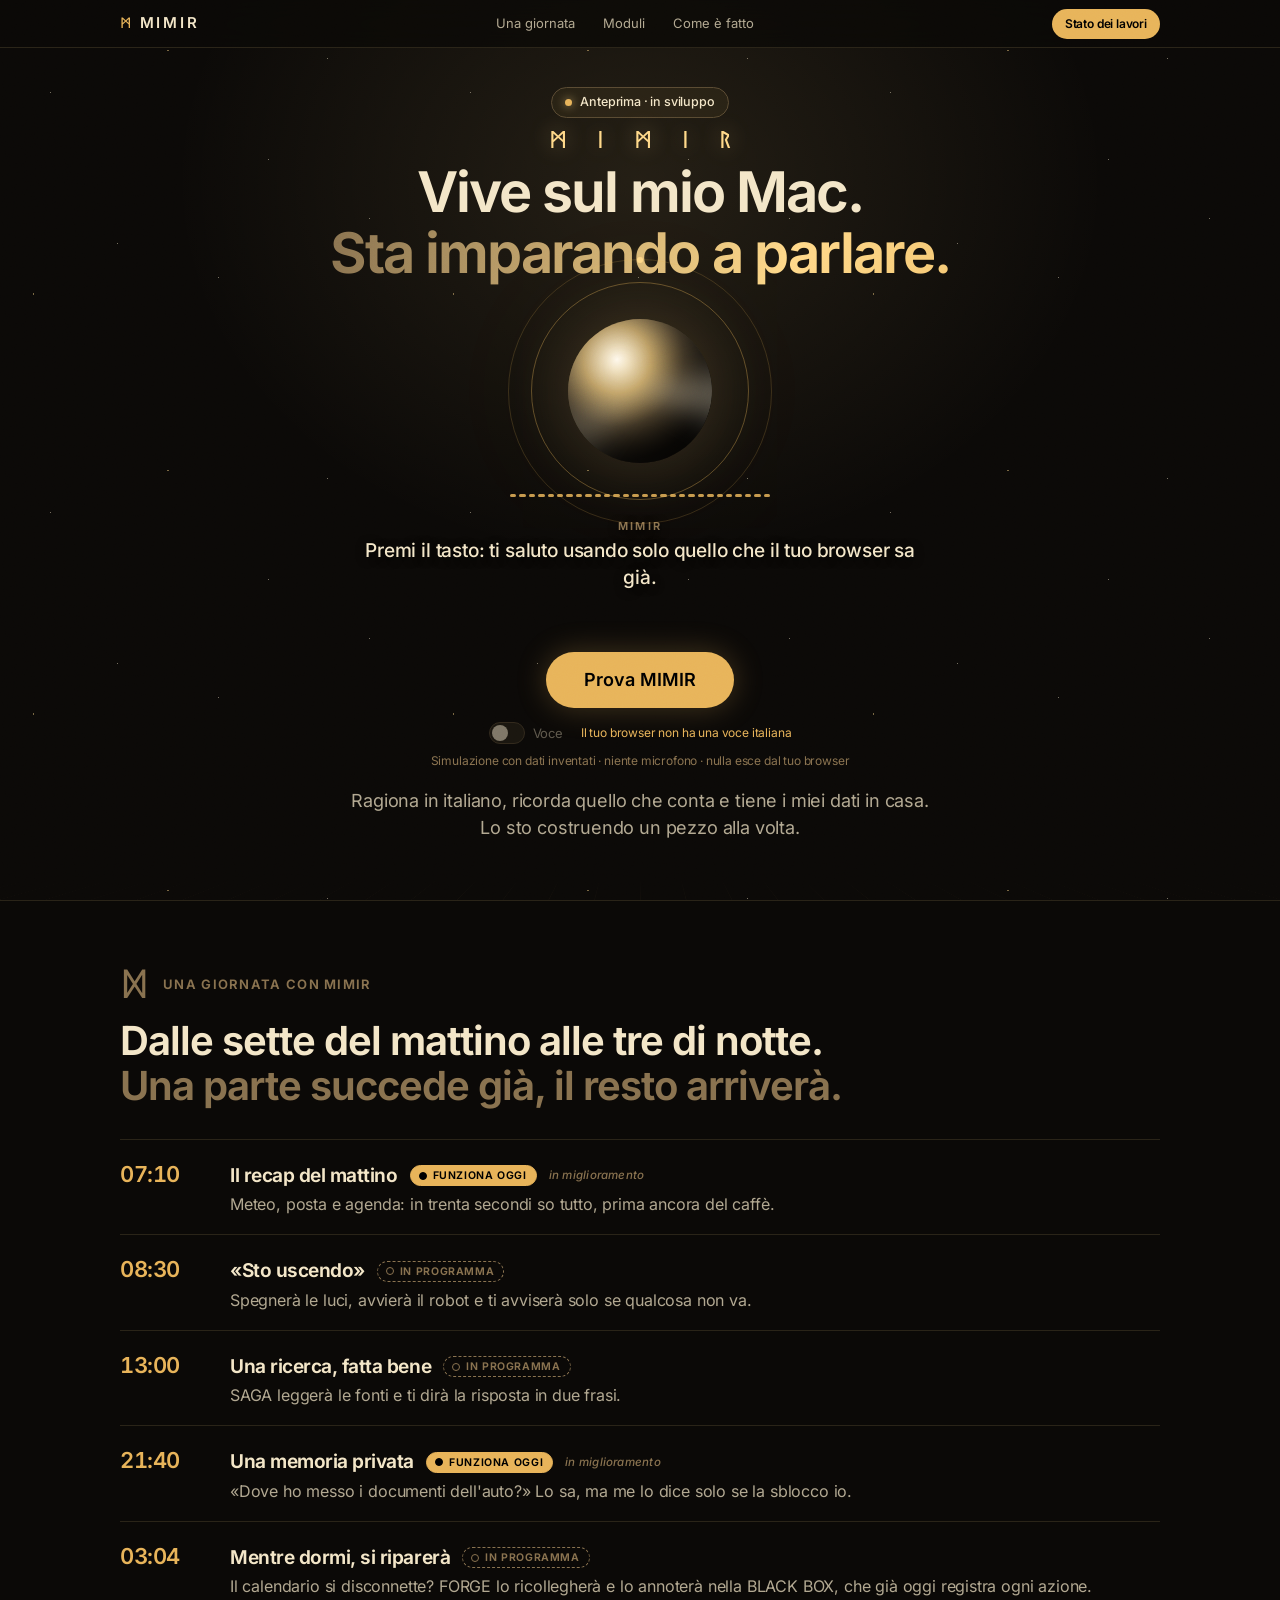
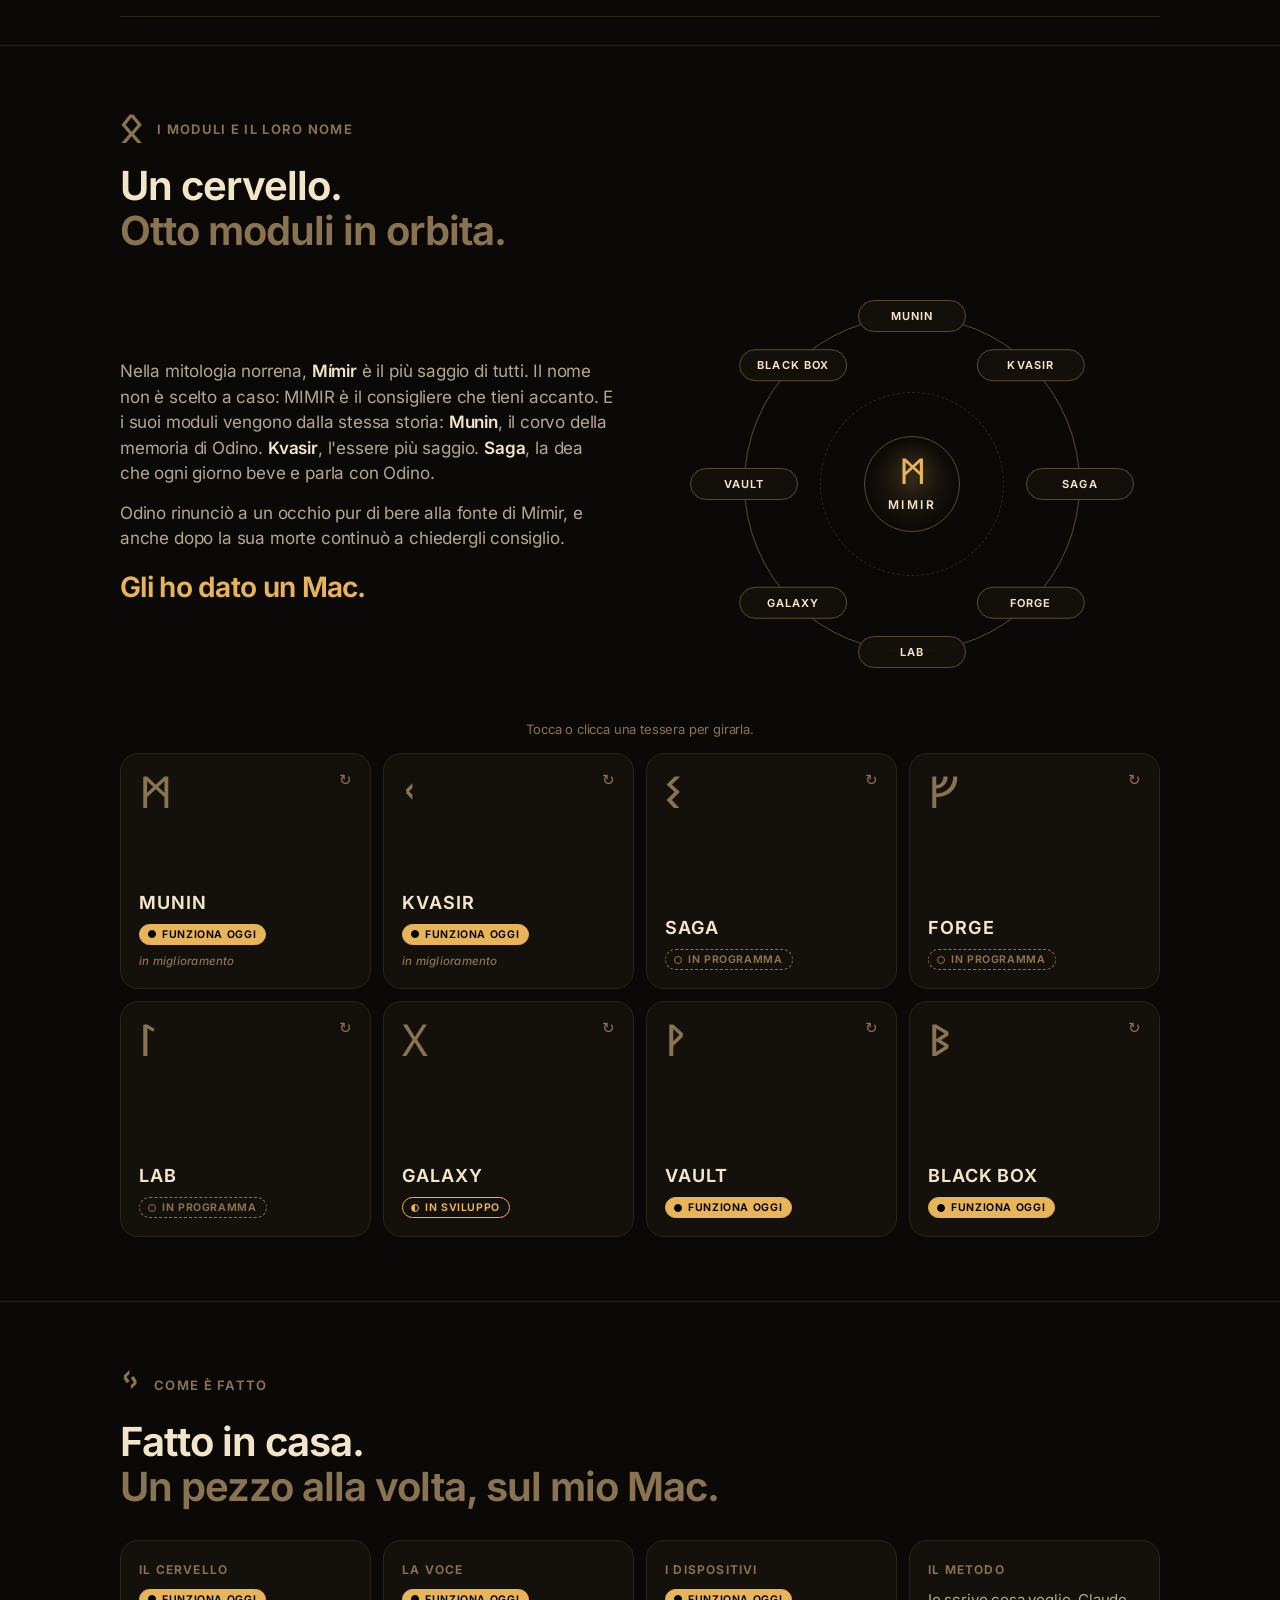
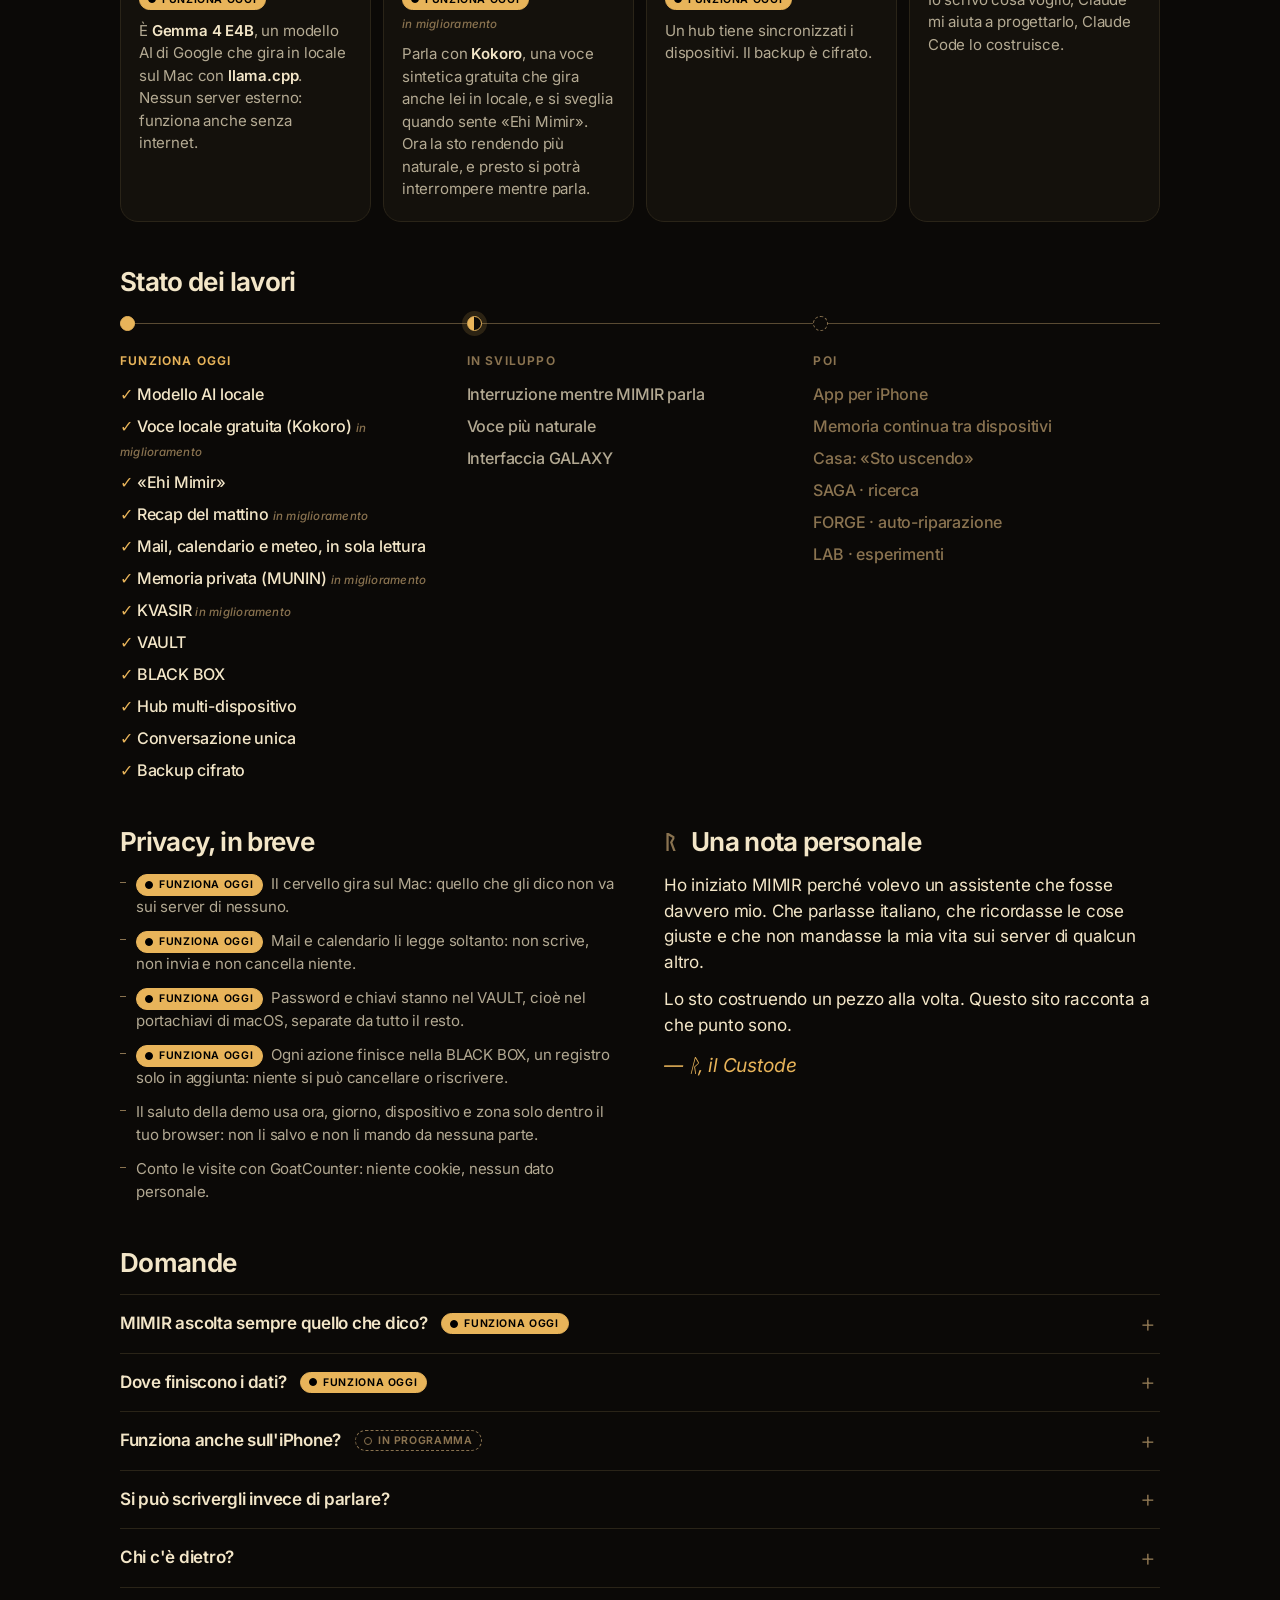
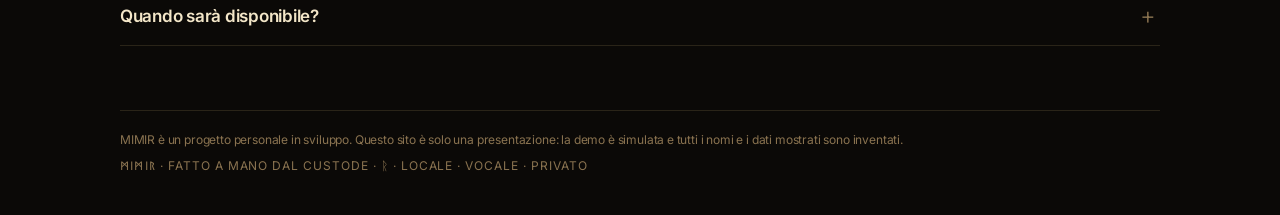
==== index.html @ 167e9706 "FAQ riscritte, nuova domanda «Chi c'è dietro?», sottotitolo aggiornato Claude-Session: https://claud" ====
<!DOCTYPE html>
<html lang="it">
<head>
  <meta charset="UTF-8">
  <meta name="viewport" content="width=device-width, initial-scale=1.0">
  <title>MIMIR — Vive sul mio Mac. Sta imparando a parlare.</title>
  <meta name="description" content="MIMIR è l'assistente AI personale che sto costruendo: vive sul Mac, ragiona in italiano e tiene i dati in casa. Anteprima di un progetto in sviluppo.">
  <meta name="author" content="il Custode">
  <meta name="theme-color" content="#0b0907">
  <link rel="canonical" href="https://custode-mimir.github.io/">

  <!-- icona della scheda del browser: la runa ᛗ -->
  <link rel="icon" href="favicon.svg" type="image/svg+xml">
  <link rel="apple-touch-icon" href="apple-touch-icon.png">

  <!-- anteprima quando il link viene condiviso (LinkedIn, WhatsApp, ecc.) -->
  <meta property="og:type" content="website">
  <meta property="og:locale" content="it_IT">
  <meta property="og:site_name" content="MIMIR">
  <meta property="og:title" content="MIMIR — Vive sul mio Mac. Sta imparando a parlare.">
  <meta property="og:description" content="MIMIR è l'assistente AI personale che sto costruendo: vive sul Mac, ragiona in italiano e tiene i dati in casa. Anteprima di un progetto in sviluppo.">
  <meta property="og:url" content="https://custode-mimir.github.io/">
  <meta property="og:image" content="https://custode-mimir.github.io/og-image.png">
  <meta property="og:image:width" content="1200">
  <meta property="og:image:height" content="630">
  <meta property="og:image:alt" content="La runa ᛗ in oro e la scritta MIMIR su sfondo nero caldo">
  <meta name="twitter:card" content="summary_large_image">

  <!-- i font sono nella cartella fonts/: nessuna chiamata a Google -->
  <link rel="preload" href="fonts/inter-latin-wght-normal.woff2" as="font" type="font/woff2" crossorigin>
  <link rel="stylesheet" href="style.css">
  <script>
    // su Mac, iPhone e iPad il sito usa il font di Apple (SF Pro), altrove Inter
    if (/Mac|iPhone|iPad/.test(navigator.platform || navigator.userAgent)) document.documentElement.classList.add("apple");
  </script>
</head>
<body>

  <!-- ============ BARRA IN ALTO ============ -->
  <header class="nav">
    <div class="nav-inner">
      <a href="#top" class="logo"><span class="rune">ᛗ</span> MIMIR</a>
      <nav>
        <a href="#giornata">Una giornata</a>
        <a href="#moduli">Moduli</a>
        <a href="#come">Come è fatto</a>
      </nav>
      <div class="nav-right">
        <a href="#stato" class="nav-cta" data-goatcounter-click="segui-progetto">Stato dei lavori</a>
        <button class="menu-btn" type="button" aria-expanded="false" aria-controls="menu-mobile">Capitoli</button>
      </div>
    </div>
    <!-- menu per telefono: i 4 capitoli -->
    <nav id="menu-mobile" class="menu-mobile" aria-label="Capitoli" hidden>
      <a href="#top"><span class="rune">ᛗ</span>Apertura · Prova MIMIR</a>
      <a href="#giornata"><span class="rune">ᛞ</span>Una giornata</a>
      <a href="#moduli"><span class="rune">ᛟ</span>I moduli e il loro nome</a>
      <a href="#come"><span class="rune">ᛃ</span>Come è fatto · Stato dei lavori</a>
    </nav>
  </header>

  <main>

    <!-- ============ ᛗ APERTURA = DEMO ============ -->
    <section id="top" class="hero chapter">
      <div class="hero-bg" aria-hidden="true">
        <div class="spotlight"></div>
        <div class="stars"></div>
        <div class="floor"></div>
      </div>

      <div class="hero-head">
        <p class="preview-badge"><span class="live-dot"></span> Anteprima · in sviluppo</p>
        <p class="rune-line ch-rune" aria-label="MIMIR scritto in rune">ᛗ ᛁ ᛗ ᛁ ᚱ</p>
        <h1>Vive sul mio Mac.<br><span class="shine">Sta imparando a parlare.</span></h1>
      </div>

      <!-- la demo: la sfera è il palco, sotto un sottotitolo come al cinema -->
      <div class="stage demo" id="demo">
        <div class="stage-orb" aria-hidden="true">
          <div class="orb-ring r1"></div>
          <div class="orb-ring r2"><i></i></div>
          <div class="orb-core"><div class="orb-sheen"></div></div>
        </div>
        <div class="wave" id="wave" aria-hidden="true"></div>
        <p class="subtitle" aria-live="polite"><b id="sub-who">MIMIR</b><span id="sub-text">Premi il tasto: ti saluto usando solo quello che il tuo browser sa già.</span></p>
        <p class="info-chip" id="demo-cards" aria-live="polite"></p>

        <div class="stage-actions">
          <button class="btn gold big" id="demo-play" type="button">Prova MIMIR</button>
          <button class="skip" id="demo-skip" type="button" hidden>Salta ›</button>
          <div class="end-bar" id="end-bar" hidden>
            <button class="btn gold" id="demo-again" type="button">Riprova</button>
            <a class="btn ghost" href="#come">Scopri come è fatto ↓</a>
          </div>
          <div class="scene-bar" id="scene-bar" role="group" aria-label="Altre scene" hidden>
            <button class="scene" data-scene="saluto" type="button">Saluto</button>
            <button class="scene" data-scene="recap" type="button">Recap del mattino</button>
            <button class="scene" data-scene="casa" type="button">Casa</button>
            <button class="scene" data-scene="memoria" type="button">Memoria privata</button>
            <button class="scene" data-scene="anomalie" type="button">Anomalie della notte</button>
          </div>
        </div>
        <div class="stage-foot">
          <label class="switch"><input type="checkbox" id="voice-on"><i></i> Voce</label>
          <p class="voice-hint" id="voice-hint">Voce di prova del browser: quella vera di MIMIR arriva presto</p>
          <p class="voice-note" id="voice-note" hidden>Il tuo browser non ha una voce italiana</p>
          <p class="note">Simulazione con dati inventati · niente microfono · nulla esce dal tuo browser</p>
        </div>
      </div>

      <p class="hero-sub">Ragiona in italiano, ricorda quello che conta e tiene i miei dati in casa.<br class="br-desk"> Lo sto costruendo un pezzo alla volta.</p>
    </section>

    <!-- ============ ᛞ UNA GIORNATA ============ -->
    <section id="giornata" class="band chapter">
      <div class="wrap">
        <p class="eyebrow"><span class="ch-rune rune" title="Runa Dagaz" aria-hidden="true">ᛞ</span>Una giornata con MIMIR</p>
        <h2 class="statement">Dalle sette del mattino alle tre di notte.<br><span class="soft">Una parte succede già, il resto arriverà.</span></h2>
        <ol class="day">
          <li><time>07:10</time><div><h3>Il recap del mattino <span class="tag tag-o">Funziona oggi</span><span class="improving">in miglioramento</span></h3><p>Meteo, posta e agenda: in trenta secondi so tutto, prima ancora del caffè.</p></div></li>
          <li><time>08:30</time><div><h3>«Sto uscendo» <span class="tag tag-p">In programma</span></h3><p>Spegnerà le luci, avvierà il robot e ti avviserà solo se qualcosa non va.</p></div></li>
          <li><time>13:00</time><div><h3>Una ricerca, fatta bene <span class="tag tag-p">In programma</span></h3><p>SAGA leggerà le fonti e ti dirà la risposta in due frasi.</p></div></li>
          <li><time>21:40</time><div><h3>Una memoria privata <span class="tag tag-o">Funziona oggi</span><span class="improving">in miglioramento</span></h3><p>«Dove ho messo i documenti dell'auto?» Lo sa, ma me lo dice solo se la sblocco io.</p></div></li>
          <li><time>03:04</time><div><h3>Mentre dormi, si riparerà <span class="tag tag-p">In programma</span></h3><p>Il calendario si disconnette? FORGE lo ricollegherà e lo annoterà nella BLACK BOX, che già oggi registra ogni azione.</p></div></li>
        </ol>
      </div>
    </section>

    <!-- ============ ᛟ MODULI + STORIA DEL NOME ============ -->
    <section id="moduli" class="band chapter">
      <div class="wrap">
        <p class="eyebrow"><span class="ch-rune rune" title="Runa Othala" aria-hidden="true">ᛟ</span>I moduli e il loro nome</p>
        <h2 class="statement">Un cervello.<br><span class="soft">Otto moduli in orbita.</span></h2>

        <div class="name-grid">
          <div class="name-story">
            <p class="story">Nella mitologia norrena, <b>Mímir</b> è il più saggio di tutti. Il nome non è scelto a caso: MIMIR è il consigliere che tieni accanto. E i suoi moduli vengono dalla stessa storia: <b>Munin</b>, il corvo della memoria di Odino. <b>Kvasir</b>, l'essere più saggio. <b>Saga</b>, la dea che ogni giorno beve e parla con Odino.</p>
            <p class="story">Odino rinunciò a un occhio pur di bere alla fonte di Mímir, e anche dopo la sua morte continuò a chiedergli consiglio.</p>
            <p class="story-punch">Gli ho dato un Mac.</p>
          </div>
          <div class="orbit" aria-hidden="true">
          <div class="orbit-ring o1"></div>
          <div class="orbit-ring o2"></div>
          <div class="orbit-center"><span class="orbit-rune rune">ᛗ</span><b>MIMIR</b></div>
          <div class="orbit-spin">
            <div class="node" style="--a:0deg"><span>MUNIN</span></div>
            <div class="node" style="--a:45deg"><span>KVASIR</span></div>
            <div class="node" style="--a:90deg"><span>SAGA</span></div>
            <div class="node" style="--a:135deg"><span>FORGE</span></div>
            <div class="node" style="--a:180deg"><span>LAB</span></div>
            <div class="node" style="--a:225deg"><span>GALAXY</span></div>
            <div class="node" style="--a:270deg"><span>VAULT</span></div>
            <div class="node" style="--a:315deg"><span>BLACK BOX</span></div>
          </div>
        </div>

        </div>

        <p class="cards-hint">Tocca o clicca una tessera per girarla.</p>
        <div class="modules">
          <button class="mod" type="button" aria-pressed="false" aria-label="MUNIN: gira la tessera" data-modulo="munin">
            <span class="mod-inner">
              <span class="mod-face mod-front">
                <span class="mod-top"><span class="mod-rune rune">ᛗ</span><span class="mod-flip" aria-hidden="true">↻</span></span>
                <b>MUNIN</b>
                <span class="tag tag-o">Funziona oggi</span><span class="improving">in miglioramento</span>
              </span>
              <span class="mod-face mod-back">
                <span class="mod-flip" aria-hidden="true">↻</span>
                <span class="mod-desc">Ricorda abitudini, preferenze e dove ho messo le cose. Le memorie private restano sotto chiave e si aprono solo se lo chiedo io.</span>
                <span class="mod-myth">Nel mito, Muninn è il corvo della memoria di Odino.</span>
              </span>
            </span>
          </button>
          <button class="mod" type="button" aria-pressed="false" aria-label="KVASIR: gira la tessera" data-modulo="kvasir">
            <span class="mod-inner">
              <span class="mod-face mod-front">
                <span class="mod-top"><span class="mod-rune rune">ᚲ</span><span class="mod-flip" aria-hidden="true">↻</span></span>
                <b>KVASIR</b>
                <span class="tag tag-o">Funziona oggi</span><span class="improving">in miglioramento</span>
              </span>
              <span class="mod-face mod-back">
                <span class="mod-flip" aria-hidden="true">↻</span>
                <span class="mod-desc">Risponde alle domande sul mondo: fatti, spiegazioni, definizioni. È la parte di MIMIR che sa le cose, non quella che ricorda di me.</span>
                <span class="mod-myth">Nel mito, Kvasir è l'essere più saggio di tutti.</span>
              </span>
            </span>
          </button>
          <button class="mod" type="button" aria-pressed="false" aria-label="SAGA: gira la tessera" data-modulo="saga">
            <span class="mod-inner">
              <span class="mod-face mod-front">
                <span class="mod-top"><span class="mod-rune rune">ᛊ</span><span class="mod-flip" aria-hidden="true">↻</span></span>
                <b>SAGA</b>
                <span class="tag tag-p">In programma</span>
              </span>
              <span class="mod-face mod-back">
                <span class="mod-flip" aria-hidden="true">↻</span>
                <span class="mod-desc">Quando non basta sapere, cercherà. Leggerà più fonti, le confronterà e ti riassumerà la risposta in poche frasi.</span>
                <span class="mod-myth">Nel mito, Sága è la dea che ogni giorno beve con Odino.</span>
              </span>
            </span>
          </button>
          <button class="mod" type="button" aria-pressed="false" aria-label="FORGE: gira la tessera" data-modulo="forge">
            <span class="mod-inner">
              <span class="mod-face mod-front">
                <span class="mod-top"><span class="mod-rune rune">ᚠ</span><span class="mod-flip" aria-hidden="true">↻</span></span>
                <b>FORGE</b>
                <span class="tag tag-p">In programma</span>
              </span>
              <span class="mod-face mod-back">
                <span class="mod-flip" aria-hidden="true">↻</span>
                <span class="mod-desc">Sarà l'officina di MIMIR: troverà i guasti e li riparerà, anche di notte. Se serve il tuo permesso, te lo chiederà con una soluzione già pronta.</span>
                <span class="mod-myth">La forgia: dove si costruisce e si aggiusta.</span>
              </span>
            </span>
          </button>
          <button class="mod" type="button" aria-pressed="false" aria-label="LAB: gira la tessera" data-modulo="lab">
            <span class="mod-inner">
              <span class="mod-face mod-front">
                <span class="mod-top"><span class="mod-rune rune">ᛚ</span><span class="mod-flip" aria-hidden="true">↻</span></span>
                <b>LAB</b>
                <span class="tag tag-p">In programma</span>
              </span>
              <span class="mod-face mod-back">
                <span class="mod-flip" aria-hidden="true">↻</span>
                <span class="mod-desc">Una stanza chiusa per gli esperimenti. Ogni modifica verrà provata qui, lontano dal resto, prima di toccare il sistema vero.</span>
                <span class="mod-myth">Prima si prova, poi si cambia.</span>
              </span>
            </span>
          </button>
          <button class="mod" type="button" aria-pressed="false" aria-label="GALAXY: gira la tessera" data-modulo="galaxy">
            <span class="mod-inner">
              <span class="mod-face mod-front">
                <span class="mod-top"><span class="mod-rune rune">ᚷ</span><span class="mod-flip" aria-hidden="true">↻</span></span>
                <b>GALAXY</b>
                <span class="tag tag-s">In sviluppo</span>
              </span>
              <span class="mod-face mod-back">
                <span class="mod-flip" aria-hidden="true">↻</span>
                <span class="mod-desc">Il volto di MIMIR: la sfera, le schede e le risposte che vedrai sul Mac mentre lui ti parla.</span>
                <span class="mod-myth">Tutto quello che vedi, in un solo posto.</span>
              </span>
            </span>
          </button>
          <button class="mod" type="button" aria-pressed="false" aria-label="VAULT: gira la tessera" data-modulo="vault">
            <span class="mod-inner">
              <span class="mod-face mod-front">
                <span class="mod-top"><span class="mod-rune rune">ᚹ</span><span class="mod-flip" aria-hidden="true">↻</span></span>
                <b>VAULT</b>
                <span class="tag tag-o">Funziona oggi</span>
              </span>
              <span class="mod-face mod-back">
                <span class="mod-flip" aria-hidden="true">↻</span>
                <span class="mod-desc">Password e chiavi vivono nel portachiavi di macOS, separate da tutto il resto. Nemmeno i moduli di sviluppo possono aprirlo.</span>
                <span class="mod-myth">La cassaforte: chiusa per tutti.</span>
              </span>
            </span>
          </button>
          <button class="mod" type="button" aria-pressed="false" aria-label="BLACK BOX: gira la tessera" data-modulo="black-box">
            <span class="mod-inner">
              <span class="mod-face mod-front">
                <span class="mod-top"><span class="mod-rune rune">ᛒ</span><span class="mod-flip" aria-hidden="true">↻</span></span>
                <b>BLACK BOX</b>
                <span class="tag tag-o">Funziona oggi</span>
              </span>
              <span class="mod-face mod-back">
                <span class="mod-flip" aria-hidden="true">↻</span>
                <span class="mod-desc">Ogni azione di MIMIR viene annotata qui, solo in aggiunta: niente si può cancellare o riscrivere. So sempre cosa ha fatto, e quando.</span>
                <span class="mod-myth">Come la scatola nera di un aereo.</span>
              </span>
            </span>
          </button>
        </div>
      </div>
    </section>

    <!-- ============ ᛃ COME È FATTO + STATO + PRIVACY + NOTA + DOMANDE ============ -->
    <section id="come" class="band chapter">
      <div class="wrap">
        <p class="eyebrow"><span class="ch-rune rune" title="Runa Jera" aria-hidden="true">ᛃ</span>Come è fatto</p>
        <h2 class="statement">Fatto in casa.<br><span class="soft">Un pezzo alla volta, sul mio Mac.</span></h2>

        <div class="how">
          <article>
            <p class="how-label">Il cervello</p>
            <span class="tag tag-o">Funziona oggi</span>
            <p>È <b>Gemma 4 E4B</b>, un modello AI di Google che gira in locale sul Mac con <b>llama.cpp</b>. Nessun server esterno: funziona anche senza internet.</p>
          </article>
          <article>
            <p class="how-label">La voce</p>
            <span class="tag tag-o">Funziona oggi</span><span class="improving">in miglioramento</span>
            <p>Parla con <b>Kokoro</b>, una voce sintetica gratuita che gira anche lei in locale, e si sveglia quando sente «Ehi Mimir». Ora la sto rendendo più naturale, e presto si potrà interrompere mentre parla.</p>
          </article>
          <article>
            <p class="how-label">I dispositivi</p>
            <span class="tag tag-o">Funziona oggi</span>
            <p>Un hub tiene sincronizzati i dispositivi. Il backup è cifrato.</p>
          </article>
          <article>
            <p class="how-label">Il metodo</p>
            <p>Io scrivo cosa voglio, Claude mi aiuta a progettarlo, Claude Code lo costruisce.</p>
          </article>
        </div>


        <!-- Il tasto in alto «Stato dei lavori» porta qui -->
        <div id="stato" class="anchor"></div>
        <h3 class="sub-statement">Stato dei lavori</h3>
        <ol class="roadmap">
          <li class="done">
            <p class="road-head"><i></i>Funziona oggi</p>
            <ul><li>Modello AI locale</li><li>Voce locale gratuita (Kokoro) <span class="improving">in miglioramento</span></li><li>«Ehi Mimir»</li><li>Recap del mattino <span class="improving">in miglioramento</span></li><li>Mail, calendario e meteo, in sola lettura</li><li>Memoria privata (MUNIN) <span class="improving">in miglioramento</span></li><li>KVASIR <span class="improving">in miglioramento</span></li><li>VAULT</li><li>BLACK BOX</li><li>Hub multi-dispositivo</li><li>Conversazione unica</li><li>Backup cifrato</li></ul>
          </li>
          <li class="now">
            <p class="road-head"><i></i>In sviluppo</p>
            <ul><li>Interruzione mentre MIMIR parla</li><li>Voce più naturale</li><li>Interfaccia GALAXY</li></ul>
          </li>
          <li class="next">
            <p class="road-head"><i></i>Poi</p>
            <ul><li>App per iPhone</li><li>Memoria continua tra dispositivi</li><li>Casa: «Sto uscendo»</li><li>SAGA · ricerca</li><li>FORGE · auto-riparazione</li><li>LAB · esperimenti</li></ul>
          </li>
        </ol>


        <div class="two-col">
          <div id="privacy" class="privacy">
            <h3 class="sub-statement">Privacy, in breve</h3>
            <ul class="privacy-list">
              <li><span class="tag tag-o">Funziona oggi</span>Il cervello gira sul Mac: quello che gli dico non va sui server di nessuno.</li>
              <li><span class="tag tag-o">Funziona oggi</span>Mail e calendario li legge soltanto: non scrive, non invia e non cancella niente.</li>
              <li><span class="tag tag-o">Funziona oggi</span>Password e chiavi stanno nel VAULT, cioè nel portachiavi di macOS, separate da tutto il resto.</li>
              <li><span class="tag tag-o">Funziona oggi</span>Ogni azione finisce nella BLACK BOX, un registro solo in aggiunta: niente si può cancellare o riscrivere.</li>
              <li>Il saluto della demo usa ora, giorno, dispositivo e zona solo dentro il tuo browser: non li salvo e non li mando da nessuna parte.</li>
              <li>Conto le visite con GoatCounter: niente cookie, nessun dato personale.</li>
            </ul>
          </div>

          <div id="nota" class="letter">
            <h3 class="sub-statement"><span class="rune">ᚱ</span> Una nota personale</h3>
            <p class="letter-text">Ho iniziato MIMIR perché volevo un assistente che fosse davvero mio. Che parlasse italiano, che ricordasse le cose giuste e che non mandasse la mia vita sui server di qualcun altro.</p>
            <p class="letter-text">Lo sto costruendo un pezzo alla volta. Questo sito racconta a che punto sono.</p>
            <p class="signature">— ᚱ, il Custode</p>
          </div>
        </div>

        <h3 class="sub-statement">Domande</h3>
        <div class="faq">
          <details><summary>MIMIR ascolta sempre quello che dico? <span class="tag tag-o">Funziona oggi</span></summary><p>No. Resta in ascolto silenzioso e si attiva solo quando sente «Ehi Mimir». Per ora, mentre parla, bisogna aspettare che finisca: l'interruzione è in sviluppo.</p></details>
          <details><summary>Dove finiscono i dati? <span class="tag tag-o">Funziona oggi</span></summary><p>Restano in casa, sul mio Mac: il cervello gira in locale e funziona anche senza internet. Mail e calendario li legge soltanto. Le AI in cloud le uso solo quando lo decido io.</p></details>
          <details><summary>Funziona anche sull'iPhone? <span class="tag tag-p">In programma</span></summary><p>Non ancora. L'idea: inizio una conversazione sul Mac e la riprendo dall'iPhone, senza ricominciare da capo.</p></details>
          <details><summary>Si può scrivergli invece di parlare?</summary><p>No, ed è una scelta precisa: MIMIR è solo vocale. Niente caselle di testo, niente tasti. Si parla e lui risponde, con una voce locale che sto rendendo più naturale.</p></details>
          <details><summary>Chi c'è dietro?</summary><p>Il Custode. Per ora preferisco lasciar parlare MIMIR.</p></details>
          <details><summary>Quando sarà disponibile?</summary><p>Per ora è il mio assistente. Se diventerà un'app per tutti, lo saprai seguendo il progetto.</p></details>
        </div>
      </div>
    </section>
  </main>

  <footer class="footer">
    <div class="wrap">
      <p>MIMIR è un progetto personale in sviluppo. Questo sito è solo una presentazione: la demo è simulata e tutti i nomi e i dati mostrati sono inventati.</p>
      <p class="fine"><span class="rune">ᛗᛁᛗᛁᚱ</span> · Fatto a mano dal Custode · ᚱ · Locale · Vocale · Privato</p>
    </div>
  </footer>

  <script src="demo.js"></script>
  <script src="site.js"></script>
  <!-- statistiche: GoatCounter (mimir-site), niente cookie e nessun dato personale. Vedi contatore.js -->
  <script src="contatore.js"></script>
</body>
</html>
---- style.css ----
/* ============ Colori: i colori dell'intro dell'app MIMIR (D-040) ============ */
:root {
  --bg: #0b0907;           /* nero caldo: lo sfondo di tutto il sito */
  --bg-raise: #14110c;     /* riquadri appena sopra lo sfondo */
  --cream: #f3e6c8;        /* crema: il colore del testo */
  --cream-soft: rgba(243, 230, 200, 0.72); /* crema più tenue per i paragrafi */
  --gold: #e8b45a;         /* oro principale: pallino «in ascolto», runa attiva, onda, etichette */
  --gold-light: #ffd98a;   /* oro chiaro: solo bagliori e luci (sfera, onda che parla) */
  --gold-dim: #8a7350;     /* oro spento: scritte secondarie, «In programma» */
  --bronze: #5a4b33;       /* bronzo: bordi e note */
  --bronze-dark: #2a2418;  /* bronzo scuro: linee e bordi tenui */

  --radius: 22px;
  --font: "Inter", "Helvetica Neue", Arial, sans-serif; /* Inter dalla cartella fonts/ */
  --runic: "Noto Sans Runic", "Segoe UI Historic", "Apple Symbols", serif; /* solo per le rune */
  --mono: ui-monospace, "SF Mono", Menlo, Consolas, monospace;
  --ease: cubic-bezier(0.22, 1, 0.36, 1);

  --level: 0; /* quanto "parla" MIMIR nella demo: 0 = zitto, 1 = parla (lo cambia demo.js) */
}

/* ============ Font (salvati nella cartella fonts/, niente Google) ============ */
@font-face {
  font-family: "Inter"; font-style: normal; font-weight: 100 900; font-display: swap;
  src: url("fonts/inter-latin-wght-normal.woff2") format("woff2-variations"), url("fonts/inter-latin-wght-normal.woff2") format("woff2");
  unicode-range: U+0000-00FF, U+0131, U+0152-0153, U+02BB-02BC, U+02C6, U+02DA, U+02DC, U+0304, U+0308, U+0329, U+2000-206F, U+20AC, U+2122, U+2191, U+2193, U+2212, U+2215, U+FEFF, U+FFFD;
}
@font-face {
  font-family: "Inter"; font-style: normal; font-weight: 100 900; font-display: swap;
  src: url("fonts/inter-latin-ext-wght-normal.woff2") format("woff2-variations"), url("fonts/inter-latin-ext-wght-normal.woff2") format("woff2");
  unicode-range: U+0100-02BA, U+02BD-02C5, U+02C7-02CC, U+02CE-02D7, U+02DD-02FF, U+1D00-1DBF, U+1E00-1E9F, U+1EF2-1EFF, U+2020, U+20A0-20AB, U+20AD-20C0, U+2113, U+2C60-2C7F, U+A720-A7FF;
}
@font-face {
  font-family: "Inter"; font-style: italic; font-weight: 100 900; font-display: swap;
  src: url("fonts/inter-latin-wght-italic.woff2") format("woff2-variations"), url("fonts/inter-latin-wght-italic.woff2") format("woff2");
  unicode-range: U+0000-00FF, U+0131, U+0152-0153, U+02BB-02BC, U+02C6, U+02DA, U+02DC, U+0304, U+0308, U+0329, U+2000-206F, U+20AC, U+2122, U+2191, U+2193, U+2212, U+2215, U+FEFF, U+FFFD;
}
@font-face {
  font-family: "Noto Sans Runic"; font-style: normal; font-weight: 400; font-display: swap;
  src: url("fonts/noto-sans-runic-runic-400-normal.woff2") format("woff2");
  unicode-range: U+16A0-16FF;
}

/* su Mac e iPhone usiamo il font di Apple (SF Pro); la classe "apple" la mette index.html */
.apple { --font: -apple-system, "SF Pro Display", "SF Pro Text", "Inter", sans-serif; }

/* ============ Base ============ */
* { box-sizing: border-box; margin: 0; padding: 0; }
html { scroll-behavior: smooth; scroll-padding-top: 56px; }
body {
  background: var(--bg); color: var(--cream);
  font-family: var(--font); font-size: 17px; line-height: 1.5; letter-spacing: -0.01em;
  -webkit-font-smoothing: antialiased; overflow-x: hidden;
}
a { color: inherit; text-decoration: none; }
h1, h2, h3 { font-weight: 650; letter-spacing: -0.025em; }
.wrap { width: min(1040px, calc(100% - 40px)); margin: 0 auto; }
.soft { color: var(--gold-dim); }
.rune { font-family: var(--runic); font-weight: 400; letter-spacing: .1em; }

@keyframes spin { to { transform: rotate(360deg); } }
@keyframes fadein { from { opacity: 0; transform: translateY(6px); } }
@keyframes blink { 50% { opacity: .35; } }

/* grana leggera, come una pellicola */
body::after {
  content: ""; position: fixed; inset: 0; z-index: 50; pointer-events: none; opacity: .06; mix-blend-mode: overlay;
  background-image: url("data:image/svg+xml,%3Csvg xmlns='http://www.w3.org/2000/svg' width='160' height='160'%3E%3Cfilter id='n'%3E%3CfeTurbulence type='fractalNoise' baseFrequency='.9' numOctaves='2' stitchTiles='stitch'/%3E%3C/filter%3E%3Crect width='100%25' height='100%25' filter='url(%23n)'/%3E%3C/svg%3E");
}

/* ============ Barra in alto ============ */
.nav {
  position: fixed; top: 0; left: 0; right: 0; z-index: 10; height: 48px;
  background: rgba(11, 9, 7, 0.8);
  backdrop-filter: saturate(160%) blur(20px); -webkit-backdrop-filter: saturate(160%) blur(20px);
  border-bottom: 1px solid var(--bronze-dark);
}
.nav-inner { width: min(1040px, calc(100% - 40px)); height: 100%; margin: 0 auto; display: flex; align-items: center; justify-content: space-between; gap: 20px; }
.logo { color: var(--cream); font-weight: 600; font-size: 15px; letter-spacing: 0.18em; white-space: nowrap; }
.logo .rune { color: var(--gold); letter-spacing: 0; margin-right: 2px; }
.nav nav { display: flex; gap: 28px; }
.nav nav a { color: var(--cream-soft); font-size: 13px; letter-spacing: 0; transition: color .2s; }
.nav nav a:hover { color: var(--cream); }
.nav-right { display: flex; align-items: center; gap: 10px; }
.nav-cta { white-space: nowrap; font-size: 12px; font-weight: 600; color: #000; background: var(--gold); padding: 6px 13px; border-radius: 980px; }
.nav-cta:hover { background: var(--gold-light); }
.menu-btn {
  display: none; align-items: center; gap: 6px; font: 500 12px/1 var(--font); color: var(--cream); cursor: pointer;
  background: transparent; border: 1px solid var(--bronze); padding: 6px 12px; border-radius: 980px;
}
.menu-btn::after { content: "▾"; font-size: 10px; transition: transform .25s; }
.menu-btn[aria-expanded="true"]::after { transform: rotate(180deg); }
.nav .menu-mobile {
  display: block; position: fixed; top: 48px; left: 0; right: 0; z-index: 9;
  background: rgba(11, 9, 7, .97); border-bottom: 1px solid var(--bronze-dark); padding: 6px 20px 14px;
}
.nav .menu-mobile[hidden] { display: none; }
.nav .menu-mobile a {
  display: flex; align-items: center; gap: 16px; padding: 13px 0; color: var(--cream); font-size: 18px; font-weight: 500;
  border-bottom: 1px solid var(--bronze-dark);
}
.nav .menu-mobile a:last-child { border-bottom: 0; }
.menu-mobile .rune { width: 26px; font-size: 22px; text-align: center; color: var(--gold-dim); letter-spacing: 0; }
.nav .menu-mobile a.active .rune { color: var(--gold); }

/* ============ Bottoni ============ */
.btn {
  display: inline-flex; align-items: center; justify-content: center; gap: 8px;
  min-height: 46px; padding: 0 26px; border-radius: 980px; border: 0; cursor: pointer;
  font: 600 16px/1 var(--font); letter-spacing: 0;
  transition: background .25s, transform .25s var(--ease), box-shadow .25s, opacity .25s;
}
.btn.gold { background: var(--gold); color: #000; box-shadow: 0 0 30px rgba(232, 180, 90, .25); }
.btn.gold:hover { background: var(--gold-light); box-shadow: 0 0 44px rgba(255, 217, 138, .4); }
.btn.ghost { background: transparent; color: var(--gold); border: 1px solid var(--gold); }
.btn.ghost:hover { background: rgba(232, 180, 90, .1); }
.btn.big { min-height: 56px; padding: 0 38px; font-size: 18px; }
.btn:active { transform: scale(.97); }

/* ============ Etichette di stato ============ */
.tag {
  display: inline-flex; align-items: center; gap: 6px; width: fit-content; white-space: nowrap; vertical-align: middle;
  font-family: var(--font); font-size: 10.5px; font-weight: 650; letter-spacing: .06em; text-transform: uppercase; font-style: normal;
  padding: 3px 9px 3px 8px; border-radius: 980px; border: 1px solid currentColor; line-height: 1.25;
}
.tag::before { content: ""; width: 6px; height: 6px; border-radius: 50%; border: 1.5px solid currentColor; flex: none; }
/* Funziona oggi: pieno oro, testo nero */
.tag-o { background: var(--gold); border-color: var(--gold); color: #000; }
.tag-o::before { background: currentColor; }
/* In sviluppo: solo contorno oro */
.tag-s { color: var(--gold); }
.tag-s::before { background: linear-gradient(90deg, currentColor 50%, transparent 50%); }
/* In programma: oro spento, tratteggiato */
.tag-p { color: var(--gold-dim); border-style: dashed; }
/* «Funziona oggi» ma lo sto migliorando: riga piccola accanto o sotto l'etichetta */
.improving { font-size: 11.5px; font-weight: 500; font-style: italic; letter-spacing: .02em; color: var(--gold-dim); text-transform: none; }
.tag + .improving { margin-left: 8px; }
.day h3 .tag + .improving, .mod-front .tag + .improving, .how .tag + .improving { margin-left: 0; }
.how article .improving { margin-top: -4px; }

/* ============ Capitoli ============ */
.band { padding: 64px 0; position: relative; overflow: hidden; border-top: 1px solid var(--bronze-dark); }
.eyebrow {
  display: flex; align-items: center; gap: 14px;
  font-size: 13px; font-weight: 650; letter-spacing: 0.1em; text-transform: uppercase; color: var(--gold-dim); margin-bottom: 14px;
}
.ch-rune { font-family: var(--runic); font-size: 40px; line-height: 1; color: var(--gold-dim); letter-spacing: 0; text-transform: none; transition: color .6s, text-shadow .6s; }
.ch-rune.active { color: var(--gold); text-shadow: 0 0 22px rgba(255, 217, 138, .4); }
.statement { font-size: clamp(26px, 3.4vw, 40px); line-height: 1.12; max-width: 820px; margin-bottom: 30px; color: var(--cream); }
.sub-statement { font-size: clamp(20px, 2.2vw, 26px); line-height: 1.2; margin: 44px 0 16px; color: var(--cream); }
.sub-statement .rune { color: var(--gold-dim); font-size: .95em; margin-right: 6px; }
.anchor { height: 0; scroll-margin-top: 56px; }

/* ============ ᛗ Apertura = Demo ============ */
.hero {
  position: relative; overflow: hidden; min-height: 100vh; min-height: 100svh;
  display: flex; flex-direction: column; align-items: center; justify-content: center; gap: 18px;
  text-align: center; padding: 68px 20px 40px;
}
.hero-bg { position: absolute; inset: 0; z-index: 0; pointer-events: none; }
.hero > *:not(.hero-bg) { position: relative; z-index: 1; }
.spotlight {
  position: absolute; left: 50%; top: -30%; width: 1100px; height: 900px; transform: translateX(-50%);
  background: radial-gradient(ellipse at center, rgba(255, 217, 138, .10) 0%, rgba(255, 217, 138, 0) 60%);
}
.stars {
  position: absolute; inset: 0; opacity: .45;
  background-image:
    radial-gradient(1px 1px at 12% 22%, #f3e6c8 50%, transparent 51%),
    radial-gradient(1px 1px at 78% 14%, #f3e6c8 50%, transparent 51%),
    radial-gradient(1px 1px at 64% 38%, #f3e6c8 50%, transparent 51%),
    radial-gradient(1px 1px at 28% 58%, #f3e6c8 50%, transparent 51%),
    radial-gradient(1px 1px at 88% 52%, #f3e6c8 50%, transparent 51%),
    radial-gradient(1.5px 1.5px at 40% 12%, #ffd98a 50%, transparent 51%),
    radial-gradient(1.5px 1.5px at 8% 70%, #ffd98a 50%, transparent 51%),
    radial-gradient(1px 1px at 52% 66%, #f3e6c8 50%, transparent 51%);
  background-size: 420px 420px; animation: twinkle 6s ease-in-out infinite alternate;
}
@keyframes twinkle { to { opacity: .2; } }
.floor {
  position: absolute; left: -50%; right: -50%; bottom: -8%; height: 46%;
  background-image: linear-gradient(rgba(232, 180, 90, .10) 1px, transparent 1px), linear-gradient(90deg, rgba(232, 180, 90, .10) 1px, transparent 1px);
  background-size: 64px 64px; transform: perspective(520px) rotateX(64deg); transform-origin: bottom center;
  -webkit-mask-image: linear-gradient(to top, #000 0%, transparent 80%); mask-image: linear-gradient(to top, #000 0%, transparent 80%);
  animation: floor 5s linear infinite;
}
@keyframes floor { to { background-position: 0 64px; } }

.hero-head { display: flex; flex-direction: column; align-items: center; gap: 10px; }
.preview-badge {
  display: inline-flex; align-items: center; gap: 8px; padding: 5px 13px; border-radius: 980px;
  border: 1px solid var(--bronze); background: rgba(232, 180, 90, .06); color: var(--cream); font-size: 12.5px; font-weight: 500;
}
.live-dot { display: inline-block; width: 7px; height: 7px; border-radius: 50%; background: var(--gold); box-shadow: 0 0 10px rgba(255, 217, 138, .7); animation: blink 2s ease-in-out infinite; }
.rune-line { font-size: 24px; letter-spacing: .5em; margin-left: .5em; color: var(--cream); text-shadow: 0 0 18px rgba(255, 217, 138, .3); }
.rune-line.active { color: var(--gold-light); }
.hero h1 { font-size: clamp(30px, 4.6vw, 56px); line-height: 1.08; letter-spacing: -0.035em; color: var(--cream); }
.shine {
  background: linear-gradient(100deg, #8a7350 0%, #ffd98a 30%, #e8b45a 55%, #f3e6c8 80%, #8a7350 100%);
  background-size: 250% 100%; -webkit-background-clip: text; background-clip: text; color: transparent;
  animation: shine 8s linear infinite;
}
@keyframes shine { to { background-position: -250% 0; } }
.hero-sub { font-size: clamp(15px, 1.6vw, 18px); line-height: 1.45; color: var(--cream-soft); max-width: 640px; }

/* palco della demo */
.stage { width: min(640px, 100%); display: flex; flex-direction: column; align-items: center; gap: 10px; }
.stage-orb { position: relative; width: clamp(110px, 16vh, 180px); aspect-ratio: 1; margin: 18px 0 8px; animation: float 7s ease-in-out infinite; }
@keyframes float { 50% { transform: translateY(-8px); } }
.orb-ring { position: absolute; border-radius: 50%; border: 1px solid rgba(232, 180, 90, .35); animation: ring 18s linear infinite; }
.orb-ring.r1 { inset: -26%; --tilt: rotateX(74deg) rotateY(0deg); }
.orb-ring.r2 { inset: -42%; --tilt: rotateX(78deg) rotateY(18deg); border-color: rgba(232, 180, 90, .18); animation-duration: 30s; animation-direction: reverse; }
.orb-ring i { position: absolute; top: -3px; left: 50%; width: 6px; height: 6px; margin-left: -3px; border-radius: 50%; background: var(--gold-light); box-shadow: 0 0 12px var(--gold-light); }
@keyframes ring {
  from { transform: perspective(900px) var(--tilt) rotateZ(0deg); }
  to   { transform: perspective(900px) var(--tilt) rotateZ(360deg); }
}
.wave { display: flex; align-items: center; justify-content: center; gap: 3px; height: 28px; width: min(260px, 70%); }
.wave i { flex: 1; height: 3px; background: var(--gold); border-radius: 3px; opacity: .85; transition: height .12s, background .3s; }
.demo.speaking .wave i { background: var(--gold-light); box-shadow: 0 0 8px rgba(255, 217, 138, .55); }
.subtitle { min-height: 4.6em; max-width: 560px; font-size: clamp(16px, 1.8vw, 19px); line-height: 1.4; color: var(--cream); font-weight: 500; text-shadow: 0 2px 10px rgba(0,0,0,.8); }
.subtitle b { display: block; font-size: 11px; font-weight: 650; letter-spacing: .2em; color: var(--gold-dim); margin-bottom: 4px; }
.subtitle .caret { display: inline-block; width: .5em; height: 1em; margin-left: 2px; vertical-align: -0.12em; background: var(--gold); animation: blink 1s steps(2) infinite; }
.info-chip { min-height: 26px; font-size: 13px; color: var(--gold); letter-spacing: .02em; }
.info-chip:not(:empty) { padding: 4px 12px; border: 1px solid var(--bronze); border-radius: 980px; background: rgba(232, 180, 90, .06); animation: fadein .4s var(--ease); }
.stage-actions { display: flex; flex-direction: column; align-items: center; gap: 12px; min-height: 56px; }
.skip { background: none; border: 0; color: var(--gold-dim); font: 600 14px/1 var(--font); cursor: pointer; padding: 8px 12px; }
.skip:hover { color: var(--gold); }
.scene-bar { display: flex; flex-wrap: wrap; justify-content: center; gap: 6px; }
.scene-bar[hidden], .skip[hidden], #demo-play[hidden], .end-bar[hidden] { display: none; }
.end-bar { display: flex; flex-wrap: wrap; justify-content: center; gap: 10px; }
.scene {
  border: 1px solid var(--bronze); background: transparent; color: var(--cream); cursor: pointer;
  font: 500 13.5px/1 var(--font); padding: 9px 14px; border-radius: 980px; transition: background .25s, color .25s, border-color .25s;
}
.scene:hover { border-color: var(--gold); }
.scene.active { background: var(--gold); border-color: var(--gold); color: #000; }
.stage-foot { display: flex; flex-wrap: wrap; align-items: center; justify-content: center; gap: 8px 18px; margin-top: 4px; }
.note { color: var(--gold-dim); font-size: 12px; }
.voice-note { color: var(--gold); font-size: 12px; }
.voice-note[hidden], .voice-hint[hidden] { display: none; }
.voice-hint { color: var(--gold-dim); font-size: 12px; font-style: italic; }
.switch:has(input:disabled) { opacity: .5; cursor: default; }
.switch { display: inline-flex; align-items: center; gap: 8px; color: var(--cream-soft); font-size: 13px; cursor: pointer; }
.switch input { position: absolute; opacity: 0; pointer-events: none; }
.switch i { width: 36px; height: 22px; border-radius: 11px; background: var(--bronze-dark); border: 1px solid var(--bronze); position: relative; transition: background .25s; }
.switch i::after { content: ""; position: absolute; top: 2px; left: 2px; width: 16px; height: 16px; border-radius: 50%; background: var(--cream); transition: transform .25s var(--ease), background .25s; }
.switch input:checked + i { background: #fff; border-color: #fff; }  /* interruttore acceso: bianco */
.switch input:checked + i::after { transform: translateX(14px); background: #000; }
.switch input:focus-visible + i { outline: 2px solid var(--gold); outline-offset: 2px; }

/* ============ La sfera di MIMIR (CSS, al posto del reattore) ============ */
.orb-core {
  position: relative; width: 100%; aspect-ratio: 1; border-radius: 50%; overflow: hidden;
  background: radial-gradient(circle at 34% 28%, #fffaf0 0%, #f3e6c8 7%, #c9a96a 24%, #5a4b33 48%, #1a150e 72%, #0b0907 100%);
  box-shadow:
    inset -18px -24px 50px rgba(0,0,0,.85),
    inset 10px 14px 34px rgba(255, 230, 190, .16),
    0 0 calc(70px + var(--level) * 80px) rgba(255, 217, 138, calc(.18 + var(--level) * .3)),
    0 0 200px rgba(255, 217, 138, .07);
  /* Safari (iPhone): isolation + translateZ tengono il riflesso dentro la sfera.
     translateZ sta nello stesso transform dello scale, così la sfera "respira" ancora con la voce. */
  isolation: isolate;
  -webkit-transform: translateZ(0) scale(calc(1 + var(--level) * .07));
  transform: translateZ(0) scale(calc(1 + var(--level) * .07));
  transition: transform .18s ease-out, box-shadow .18s ease-out;
}
.orb-sheen {
  position: absolute; inset: -25%; border-radius: 50%;
  background: conic-gradient(from 0deg, transparent 0 18%, rgba(255, 240, 210, .4) 26%, transparent 34% 58%, rgba(255, 240, 210, .2) 66%, transparent 74%);
  filter: blur(12px); mix-blend-mode: screen;
  /* il riflesso è grande il 150% della sfera: un cerchio del 33,4% coincide con il bordo della sfera
     (serve a Safari, che con blur + mix-blend-mode ignora overflow e lo taglia al quadrato) */
  -webkit-clip-path: circle(33.4% at 50% 50%); clip-path: circle(33.4% at 50% 50%);
  animation: spin 9s linear infinite;
}

/* ============ ᛞ Una giornata (compatta) ============ */
/* su computer meno vuoto sotto la giornata (su telefono vale il padding di .band) */
#giornata { padding-bottom: 28px; }
.day { list-style: none; border-top: 1px solid var(--bronze-dark); }
.day li { display: grid; grid-template-columns: 90px 1fr; gap: 20px; padding: 18px 0; border-bottom: 1px solid var(--bronze-dark); align-items: baseline; }
.day time { font-size: 22px; font-weight: 600; font-variant-numeric: tabular-nums; color: var(--gold); letter-spacing: -0.02em; }
.day h3 { font-size: 19px; display: flex; flex-wrap: wrap; align-items: center; gap: 6px 12px; margin-bottom: 2px; }
.day p { color: var(--cream-soft); font-size: 16px; }

/* ============ ᛟ Moduli + storia del nome ============ */
.name-grid { display: grid; grid-template-columns: 1fr 1fr; gap: 48px; align-items: center; margin-bottom: 36px; }
.story { font-size: 17px; color: var(--cream-soft); margin-bottom: 14px; }
.story b { color: var(--cream); font-weight: 600; }
.story-punch { font-size: clamp(22px, 2.4vw, 28px); font-weight: 650; letter-spacing: -0.025em; color: var(--gold); margin-top: 6px; }

.orbit { position: relative; width: min(400px, 100%); aspect-ratio: 1; margin: 0 auto; container-type: inline-size; }
.orbit-ring { position: absolute; border-radius: 50%; border: 1px solid var(--bronze-dark); }
.orbit-ring.o1 { inset: 8%; border-color: var(--bronze); }
.orbit-ring.o2 { inset: 27%; border-style: dashed; animation: spin 80s linear infinite reverse; }
.orbit-center {
  position: absolute; inset: 38%; display: flex; flex-direction: column; align-items: center; justify-content: center; gap: 6px; color: var(--cream);
  border-radius: 50%; border: 1px solid var(--bronze); background: radial-gradient(circle, rgba(232, 180, 90, .12), transparent 70%);
}
.orbit-rune { font-size: 9cqw; line-height: 1; color: var(--gold); text-shadow: 0 0 26px rgba(255, 217, 138, .45); letter-spacing: 0; }
.orbit-center b { font-size: 3cqw; letter-spacing: .2em; font-weight: 600; }
.orbit-spin { position: absolute; inset: 0; animation: spin 240s linear infinite; } /* molto lenta: un giro ogni 4 minuti */
.node { position: absolute; left: 50%; top: 50%; width: 0; height: 0; transform: rotate(var(--a)) translateY(-42cqw) rotate(calc(-1 * var(--a))); }
.node span {
  position: absolute; left: -54px; top: -16px; width: 108px; height: 32px; display: grid; place-items: center;
  font-size: 11px; font-weight: 650; letter-spacing: .1em; color: var(--cream);
  background: rgba(20, 17, 12, .95); border: 1px solid var(--bronze); border-radius: 980px;
  animation: spin 240s linear infinite reverse; /* resta dritto mentre gira */
}
/* col mouse sopra l'orbita si ferma, così i nomi si leggono */
.orbit:hover .orbit-spin, .orbit:hover .node span, .orbit:hover .orbit-ring.o2 { animation-play-state: paused; }

/* tessere dei moduli: uguali su computer e telefono.
   Davanti: runa, nome, etichetta. Dietro: descrizione e nota mitologica.
   Clic, tocco, Invio o Spazio = la tessera si gira (una alla volta, vedi site.js). */
.cards-hint { text-align: center; color: var(--gold-dim); font-size: 13px; margin-bottom: 14px; }
.modules { display: grid; grid-template-columns: repeat(4, 1fr); gap: 12px; }
.mod {
  position: relative; height: 236px; padding: 0; border: 0; background: none; cursor: pointer;
  font: inherit; color: inherit; text-align: left; perspective: 1200px; -webkit-tap-highlight-color: transparent;
}
.mod-inner {
  position: relative; display: block; width: 100%; height: 100%;
  transform-style: preserve-3d; transition: transform .8s cubic-bezier(.3, 1.3, .45, 1);
}
.mod.open .mod-inner { transform: rotateY(180deg); }
/* su computer, col mouse sopra: leggera inclinazione 3D, per far capire che si gira */
@media (hover: hover) {
  .mod:not(.open):hover .mod-inner { transform: rotateY(-14deg) rotateX(4deg); }
  .mod:hover .mod-front { border-color: var(--bronze); }
  .mod:hover .mod-flip { color: var(--gold); }
}
/* la prima volta che le tessere arrivano sullo schermo, la prima fa da sola mezzo giro e torna */
.mod.peek .mod-inner { animation: peek 1.9s cubic-bezier(.45, 0, .25, 1) 1; }
@keyframes peek { 0% { transform: none; } 38%, 62% { transform: rotateY(180deg); } 100% { transform: none; } }
.mod-face {
  position: absolute; inset: 0; display: flex; flex-direction: column; gap: 8px; padding: 18px; border-radius: 18px; overflow: hidden;
  -webkit-backface-visibility: hidden; backface-visibility: hidden;
}
.mod-front { background: var(--bg-raise); border: 1px solid var(--bronze-dark); transition: border-color .4s; }
.mod-back { transform: rotateY(180deg); background: var(--cream); justify-content: center; }
.mod:focus-visible { outline: none; }
.mod:focus-visible .mod-face { outline: 2px solid var(--gold); outline-offset: 3px; }
.mod-top { display: flex; justify-content: space-between; align-items: flex-start; margin-bottom: auto; }
.mod-rune { font-size: 44px; line-height: 1; color: var(--gold-dim); letter-spacing: 0; transition: color .4s; }
.mod:hover .mod-rune { color: var(--gold); }
.mod-flip { font-size: 15px; line-height: 1; color: var(--gold-dim); transition: color .3s; }
.mod-back .mod-flip { position: absolute; top: 14px; right: 16px; color: var(--bronze); }
.mod b { font-size: 18px; font-weight: 650; letter-spacing: 0.05em; color: var(--cream); }
.mod-desc { font-size: 13.5px; line-height: 1.42; color: #1a150e; }
.mod-myth { margin-top: 10px; padding-top: 8px; border-top: 1px solid rgba(26, 21, 14, .2); font-size: 12px; line-height: 1.3; color: var(--bronze); font-style: italic; }

@media (max-width: 900px) {
  .modules { grid-template-columns: repeat(2, 1fr); }
}
@media (max-width: 700px) {
  .modules { gap: 10px; }
  .mod { height: 204px; }
  .mod-face { padding: 14px; gap: 6px; border-radius: 16px; }
  .mod-rune { font-size: 34px; }
  .mod b { font-size: 16px; }
  .mod-desc { font-size: 12px; line-height: 1.36; }
  .mod-myth { margin-top: 8px; padding-top: 7px; font-size: 11px; }
}
@media (max-width: 380px) {
  .mod-desc { font-size: 11.5px; line-height: 1.33; }
  .mod-face { padding: 12px; }
}

/* ============ ᛃ Come è fatto, Stato dei lavori, privacy, nota, domande ============ */
.how { display: grid; grid-template-columns: repeat(4, 1fr); gap: 12px; }
.how article { background: var(--bg-raise); border: 1px solid var(--bronze-dark); border-radius: 18px; padding: 20px 18px; display: flex; flex-direction: column; gap: 10px; }
.how-label { font-size: 12px; font-weight: 650; letter-spacing: .1em; text-transform: uppercase; color: var(--gold-dim); }
.how article > p:last-child { color: var(--cream-soft); font-size: 15px; }
.how b { color: var(--cream); font-weight: 600; }

.roadmap { list-style: none; display: grid; grid-template-columns: repeat(3, 1fr); margin-top: 26px; }
.roadmap > li { position: relative; padding: 28px 24px 0 0; border-top: 1px solid var(--bronze); }
.road-head { display: flex; align-items: center; gap: 10px; font-size: 12px; font-weight: 650; letter-spacing: .1em; text-transform: uppercase; color: var(--gold-dim); margin-bottom: 12px; }
.road-head i { position: absolute; top: -8px; left: 0; width: 15px; height: 15px; border-radius: 50%; border: 1.5px solid var(--gold); background: var(--bg); }
.done .road-head i { background: var(--gold); }
.now .road-head i { background: linear-gradient(90deg, var(--gold) 50%, var(--bg) 50%); box-shadow: 0 0 0 5px rgba(232, 180, 90, .15); }
.next .road-head i { border-style: dashed; border-color: var(--gold-dim); }
.done .road-head { color: var(--gold); }
.roadmap ul { list-style: none; display: flex; flex-direction: column; gap: 8px; }
.roadmap ul li { font-size: 16px; font-weight: 500; }
.done ul li { color: var(--cream); }
.done ul li::before { content: "✓  "; color: var(--gold); }
.now ul li { color: var(--cream-soft); }
.next ul li { color: var(--gold-dim); }

.two-col { display: grid; grid-template-columns: 1fr 1fr; gap: 48px; }
.privacy-list { list-style: none; display: flex; flex-direction: column; gap: 12px; }
.privacy-list li { color: var(--cream-soft); font-size: 15px; padding-left: 16px; position: relative; }
.privacy-list li::before { content: ""; position: absolute; left: 0; top: .62em; width: 6px; height: 1px; background: var(--gold-dim); }
.privacy-list .tag { margin-right: 8px; }
.letter-text { font-size: 17px; line-height: 1.5; color: var(--cream); margin-bottom: 12px; }
.signature { font-size: 19px; font-style: italic; color: var(--gold); margin-top: 14px; }

.faq details { border-bottom: 1px solid var(--bronze-dark); }
.faq details:first-child { border-top: 1px solid var(--bronze-dark); }
.faq summary { list-style: none; cursor: pointer; padding: 16px 36px 16px 0; position: relative; font-size: 17px; font-weight: 600; letter-spacing: -0.015em; color: var(--cream); }
.faq summary::-webkit-details-marker { display: none; }
.faq summary::after { content: "+"; position: absolute; right: 4px; top: 50%; transform: translateY(-50%); font-size: 24px; font-weight: 300; color: var(--gold-dim); transition: transform .3s var(--ease); }
.faq details[open] summary::after { transform: translateY(-50%) rotate(45deg); }
.faq summary .tag { margin-left: 10px; position: relative; top: -1px; }
.faq details p { color: var(--cream-soft); padding: 0 36px 18px 0; max-width: 680px; font-size: 15.5px; }

.footer { color: var(--gold-dim); font-size: 12px; padding: 0 0 40px; }
.footer .wrap { border-top: 1px solid var(--bronze-dark); padding-top: 20px; }
.footer .fine { margin-top: 8px; letter-spacing: .08em; text-transform: uppercase; }

/* ============ Telefono e tablet ============ */
@media (max-width: 900px) {
  .how { grid-template-columns: 1fr 1fr; }
  .name-grid { grid-template-columns: 1fr; gap: 28px; }
  .orbit { width: min(380px, 100%); }
}
@media (max-width: 700px) {
  body { font-size: 16px; }
  .band { padding: 44px 0; }
  #giornata { padding-bottom: 44px; }
  .statement { margin-bottom: 22px; }
  .sub-statement { margin: 34px 0 12px; }
  .logo { letter-spacing: .12em; font-size: 14px; }
  .nav-cta, .menu-btn { font-size: 11.5px; padding: 6px 10px; }
  .orbit { width: min(300px, 100%); }
  .name-grid { gap: 18px; margin-bottom: 26px; }
  .story { font-size: 15.5px; }
  .how { gap: 8px; }
  .how article { padding: 14px 16px; gap: 8px; }
  /* tappe in riga, separate da un punto, per occupare meno spazio */
  .roadmap ul { flex-direction: row; flex-wrap: wrap; gap: 4px 0; }
  .roadmap ul li { font-size: 15px; }
  .roadmap ul li:not(:last-child)::after { content: " · "; white-space: pre; color: var(--gold-dim); }
  .done ul li::before { content: ""; }
  .roadmap > li { padding-bottom: 16px; }
  .privacy-list { gap: 8px; }
  .privacy-list li { font-size: 14.5px; }
  .letter-text { font-size: 16px; }
  .faq summary { font-size: 16px; padding: 13px 34px 13px 0; }
  .nav nav { display: none; }
  .menu-btn { display: inline-flex; }
  .nav-cta { padding: 6px 11px; }
  .br-desk { display: none; }
  .hero { gap: 12px; padding: 60px 18px 28px; }
  .end-bar { gap: 8px; }
  .end-bar .btn { min-height: 42px; padding: 0 16px; font-size: 15px; }
  .rune-line { font-size: 20px; }
  .stage-orb { margin: 12px 0 6px; }
  .subtitle { min-height: 5.6em; }
  .day li { grid-template-columns: 60px 1fr; gap: 12px; padding: 14px 0; }
  .day time { font-size: 17px; }
  .day h3 { font-size: 16.5px; }
  .day p { font-size: 14.5px; line-height: 1.4; }
  .ch-rune { font-size: 32px; }
  .how { grid-template-columns: 1fr; }
  .how article { padding: 16px; }
  .roadmap { grid-template-columns: 1fr; border-left: 1px solid var(--bronze); margin-left: 7px; }
  .roadmap > li { border-top: 0; padding: 0 0 22px 24px; }
  .road-head i { top: 1px; left: -8px; }
  .two-col { grid-template-columns: 1fr; gap: 0; }
  .node { transform: rotate(var(--a)) translateY(-38cqw) rotate(calc(-1 * var(--a))); }
  .node span { left: -40px; top: -13px; width: 80px; height: 26px; font-size: 9px; letter-spacing: .06em; }
}
/* schermi bassi (iPhone piccoli): sfera più piccola, così il tasto si vede subito */
@media (max-height: 700px) {
  .stage-orb { width: 96px; margin: 10px 0 4px; }
  .hero { gap: 10px; }
}
@media (max-height: 600px) {
  .hero { gap: 6px; padding-top: 56px; }
  .hero-head { gap: 6px; }
  .rune-line { font-size: 17px; }
  .hero h1 { font-size: 27px; }
  .stage-orb { width: 72px; margin: 8px 0 2px; }
  .wave { height: 18px; }
  .subtitle { min-height: 4.2em; font-size: 15px; }
  .info-chip { min-height: 0; }
  .btn.big { min-height: 50px; }
}
@media (prefers-reduced-motion: reduce) {
  html { scroll-behavior: auto; }
  *, *::before, *::after { animation: none !important; transition: none !important; }
}
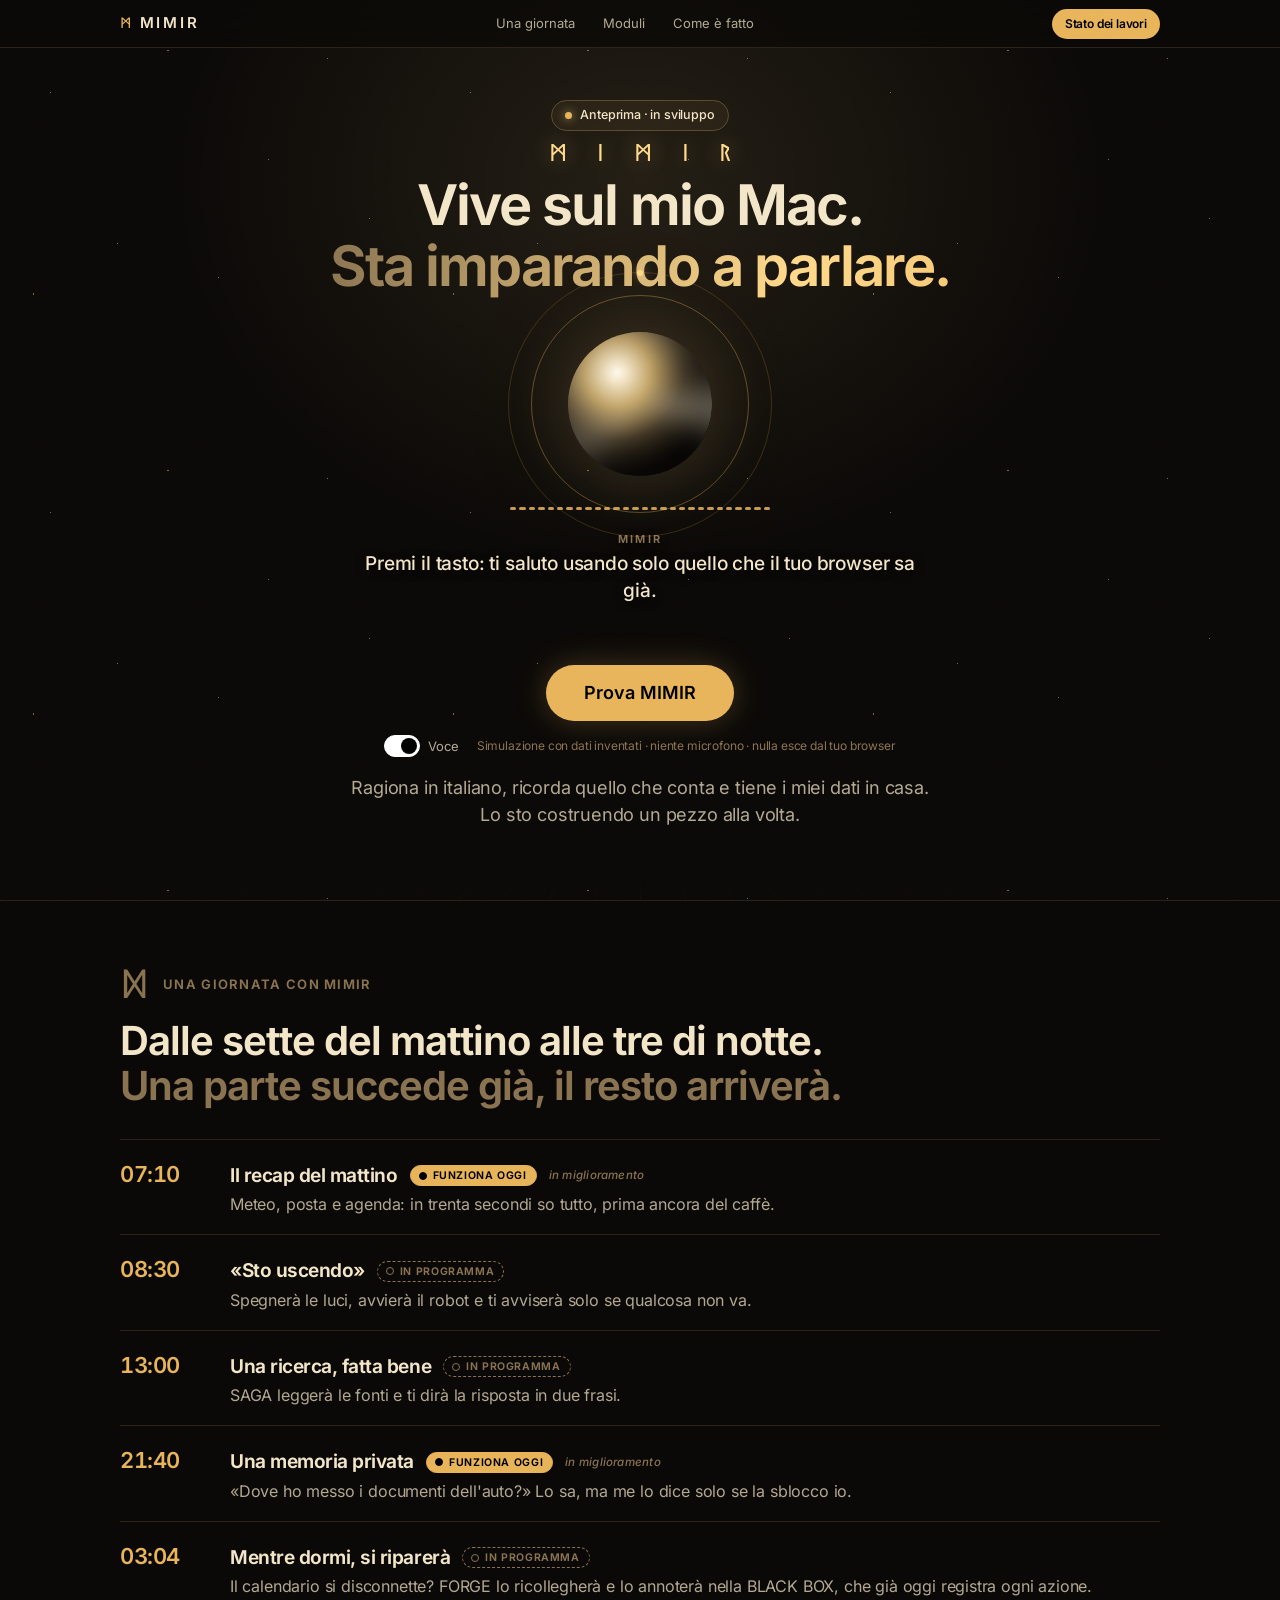
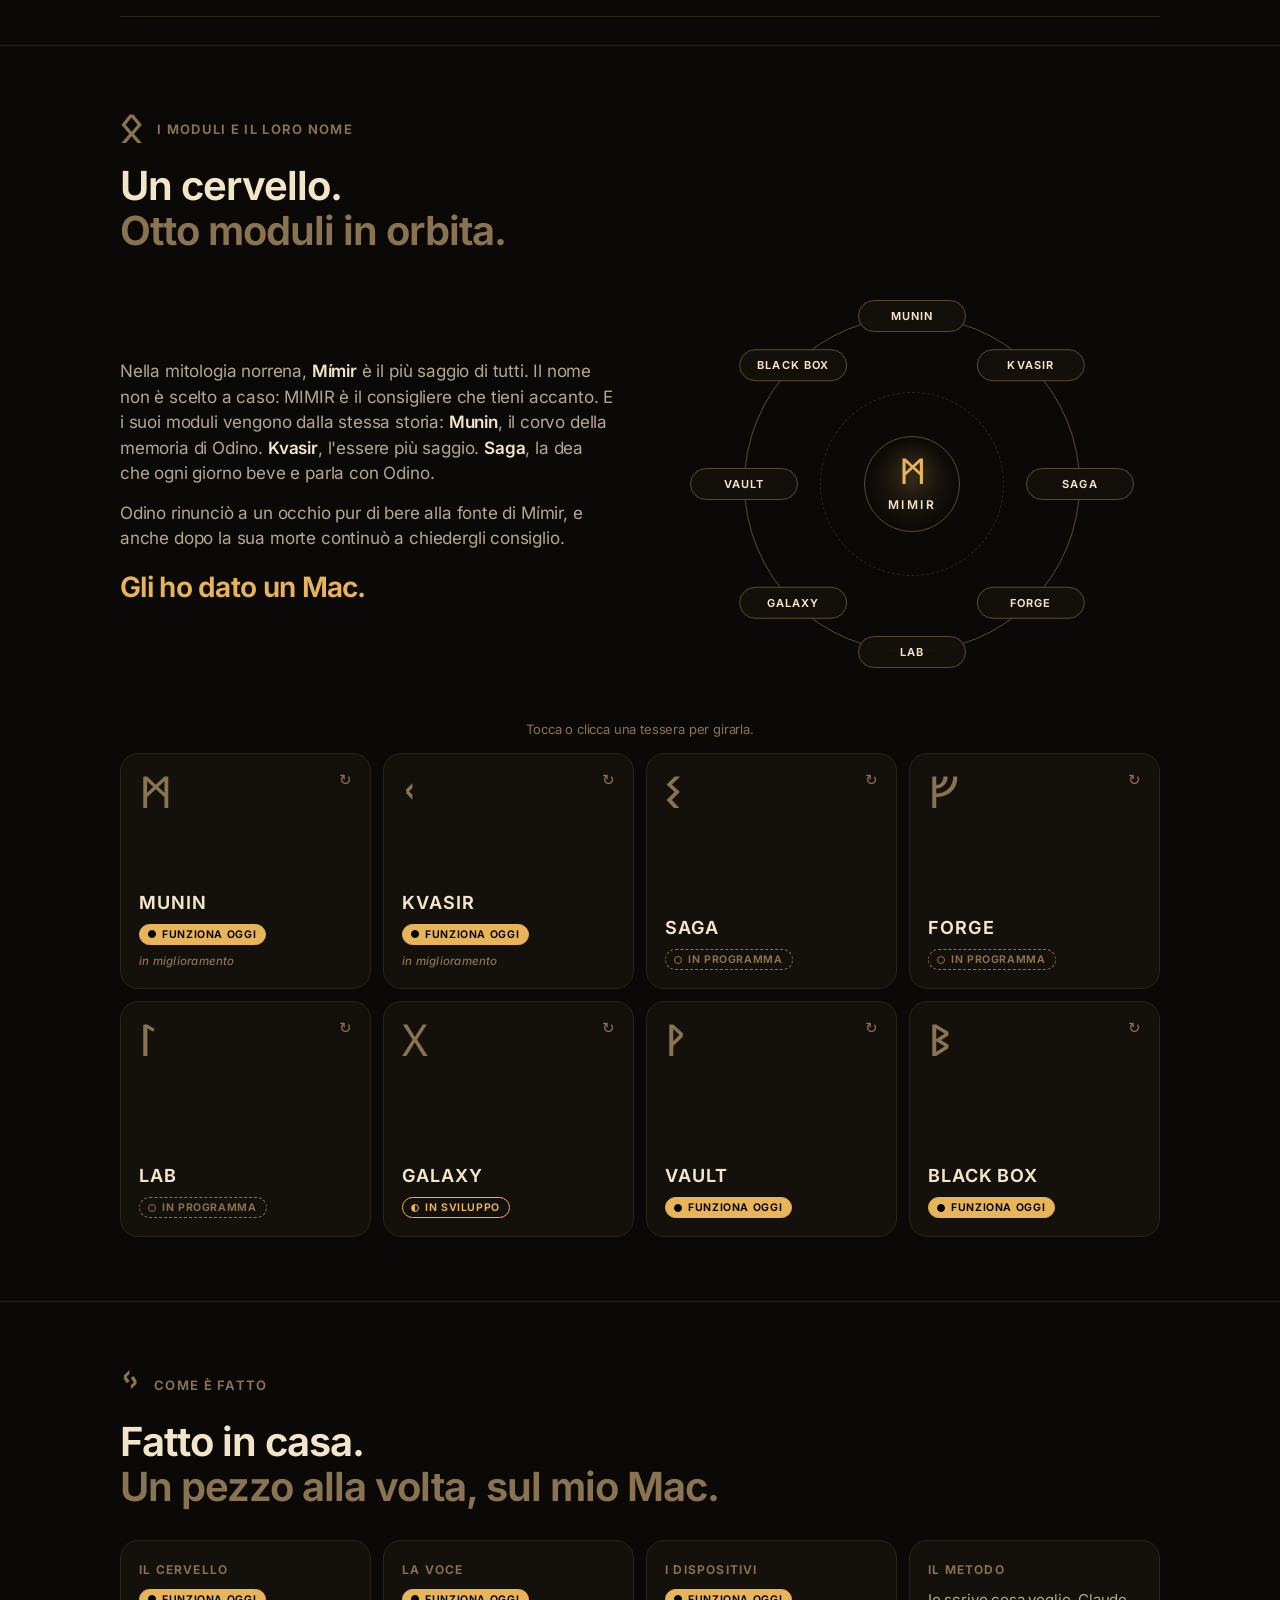
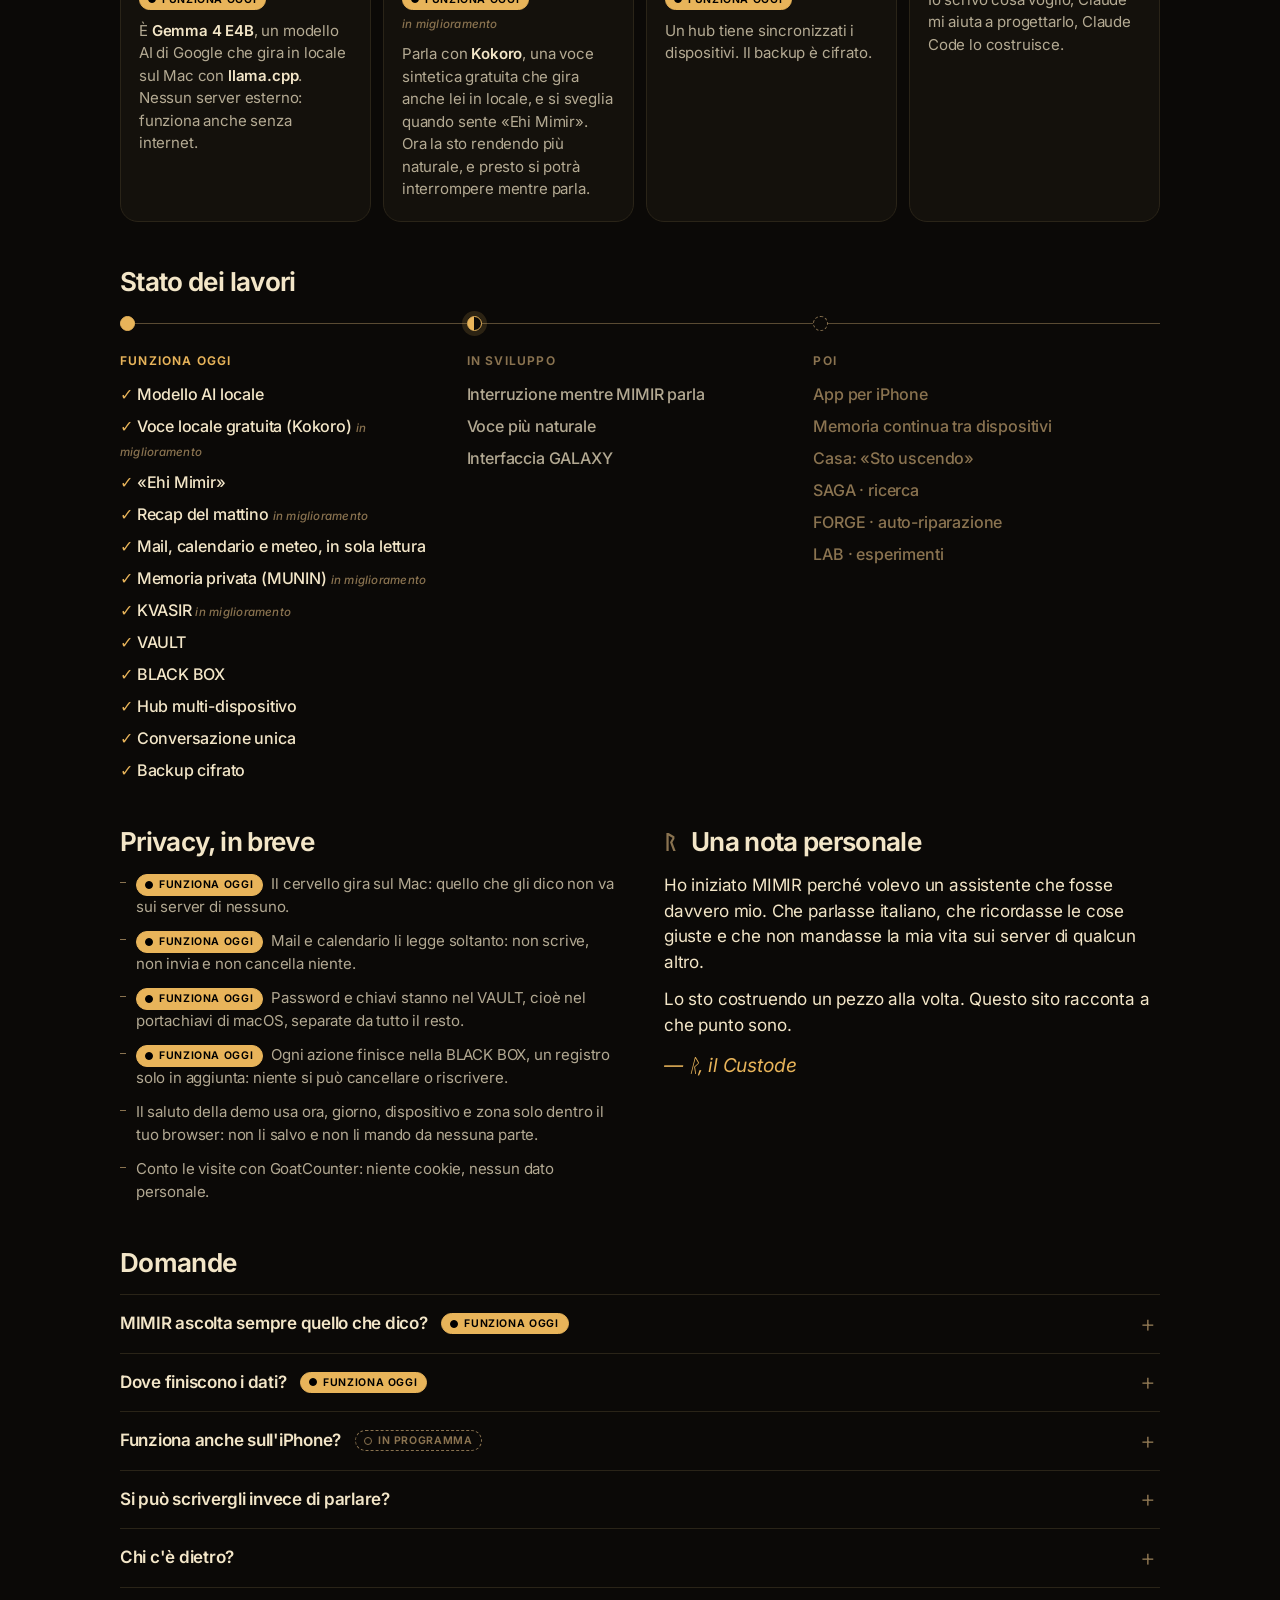
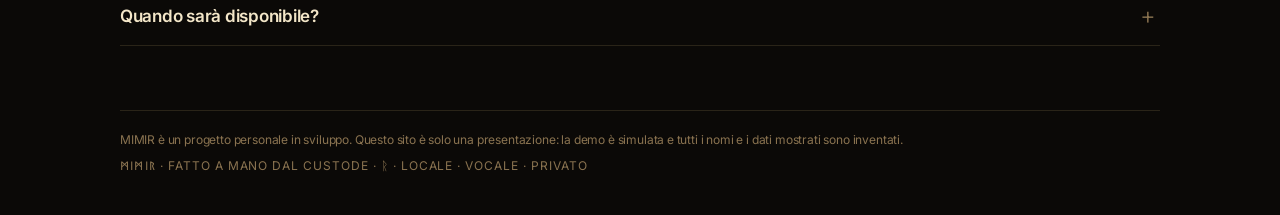
==== commit b410936a: "Demo: voce vera di MIMIR (audio Kokoro) al posto della voce del browser Claude-Session: https://clau" ====
--- a/index.html
+++ b/index.html
@@ -83,6 +83,8 @@
           <div class="orb-core"><div class="orb-sheen"></div></div>
         </div>
         <div class="wave" id="wave" aria-hidden="true"></div>
+        <!-- la voce di MIMIR: gli audio di media/voce/ passano tutti da qui (vedi demo.js) -->
+        <audio id="voce" preload="none" playsinline></audio>
         <p class="subtitle" aria-live="polite"><b id="sub-who">MIMIR</b><span id="sub-text">Premi il tasto: ti saluto usando solo quello che il tuo browser sa già.</span></p>
         <p class="info-chip" id="demo-cards" aria-live="polite"></p>
 
@@ -102,9 +104,7 @@
           </div>
         </div>
         <div class="stage-foot">
-          <label class="switch"><input type="checkbox" id="voice-on"><i></i> Voce</label>
-          <p class="voice-hint" id="voice-hint">Voce di prova del browser: quella vera di MIMIR arriva presto</p>
-          <p class="voice-note" id="voice-note" hidden>Il tuo browser non ha una voce italiana</p>
+          <label class="switch"><input type="checkbox" id="voice-on" checked><i></i> Voce</label>
           <p class="note">Simulazione con dati inventati · niente microfono · nulla esce dal tuo browser</p>
         </div>
       </div>
--- a/style.css
+++ b/style.css
@@ -237,9 +237,6 @@
 .scene.active { background: var(--gold); border-color: var(--gold); color: #000; }
 .stage-foot { display: flex; flex-wrap: wrap; align-items: center; justify-content: center; gap: 8px 18px; margin-top: 4px; }
 .note { color: var(--gold-dim); font-size: 12px; }
-.voice-note { color: var(--gold); font-size: 12px; }
-.voice-note[hidden], .voice-hint[hidden] { display: none; }
-.voice-hint { color: var(--gold-dim); font-size: 12px; font-style: italic; }
 .switch:has(input:disabled) { opacity: .5; cursor: default; }
 .switch { display: inline-flex; align-items: center; gap: 8px; color: var(--cream-soft); font-size: 13px; cursor: pointer; }
 .switch input { position: absolute; opacity: 0; pointer-events: none; }
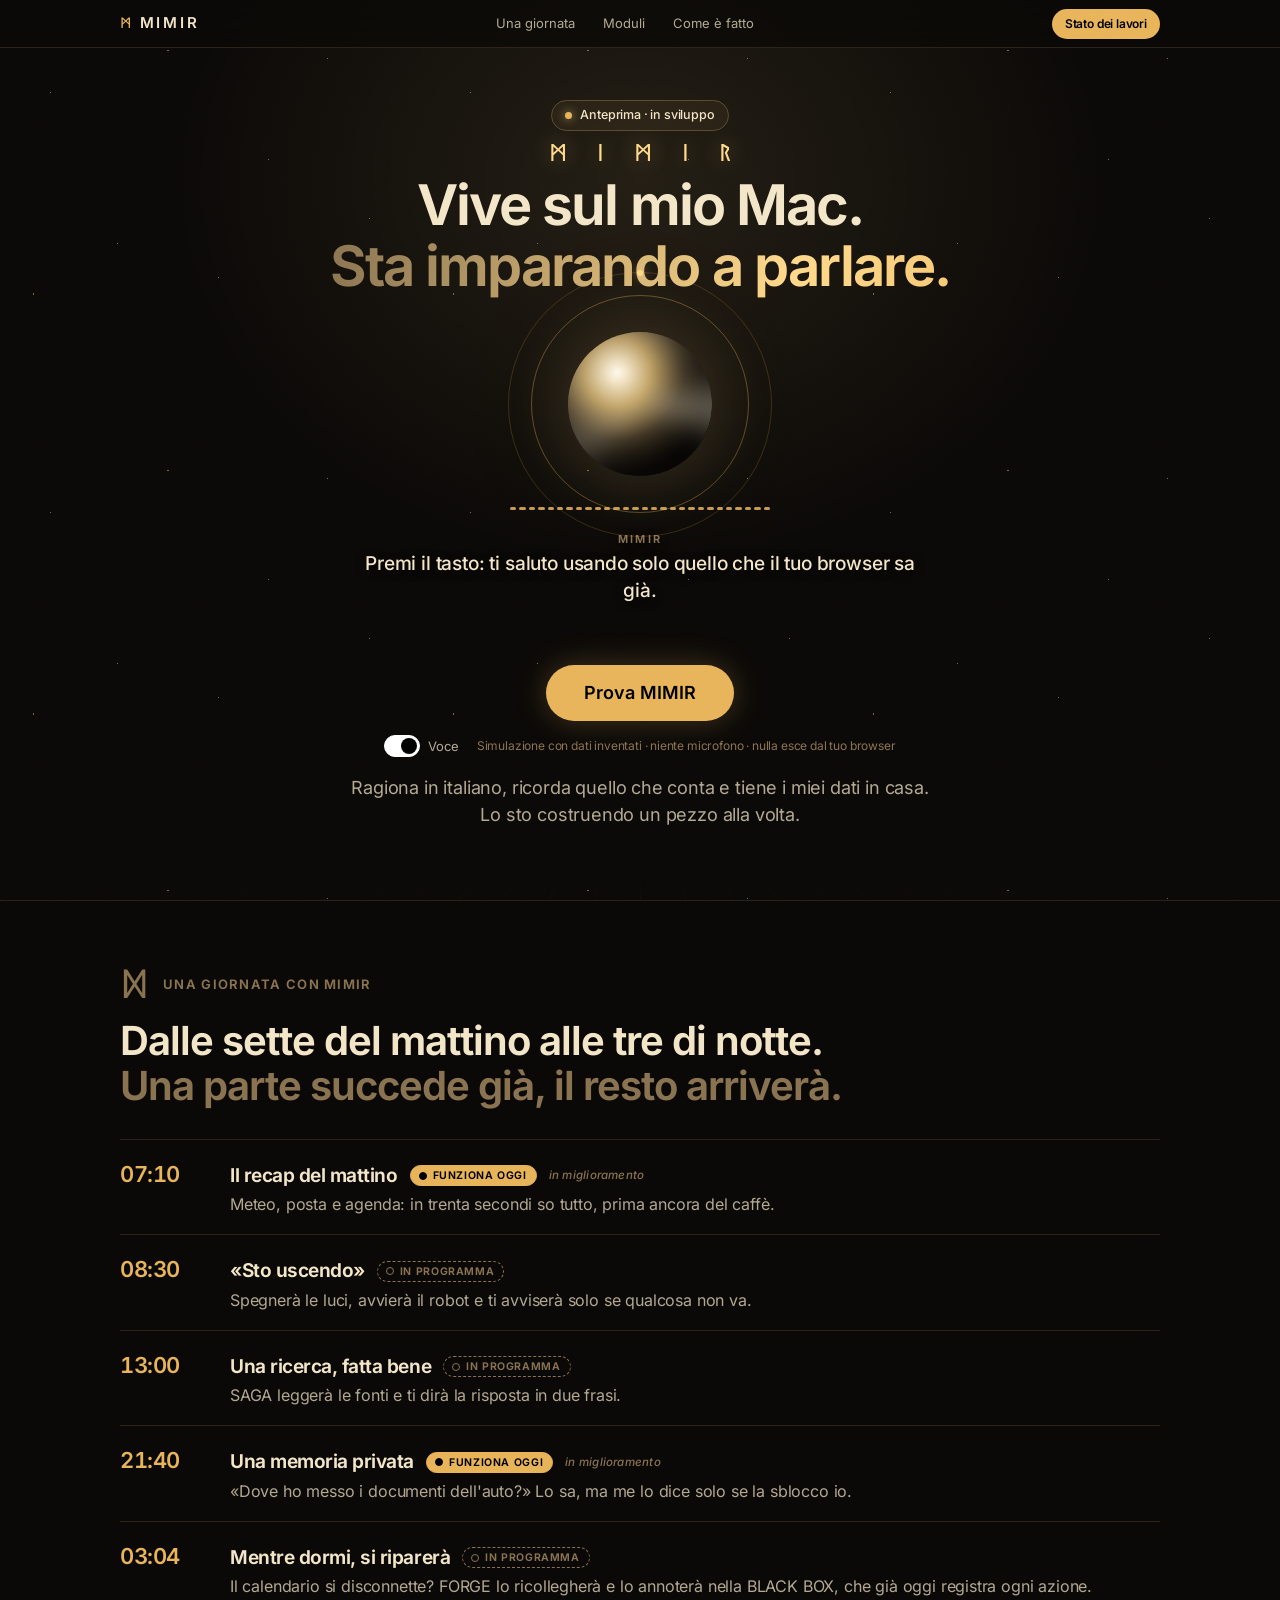
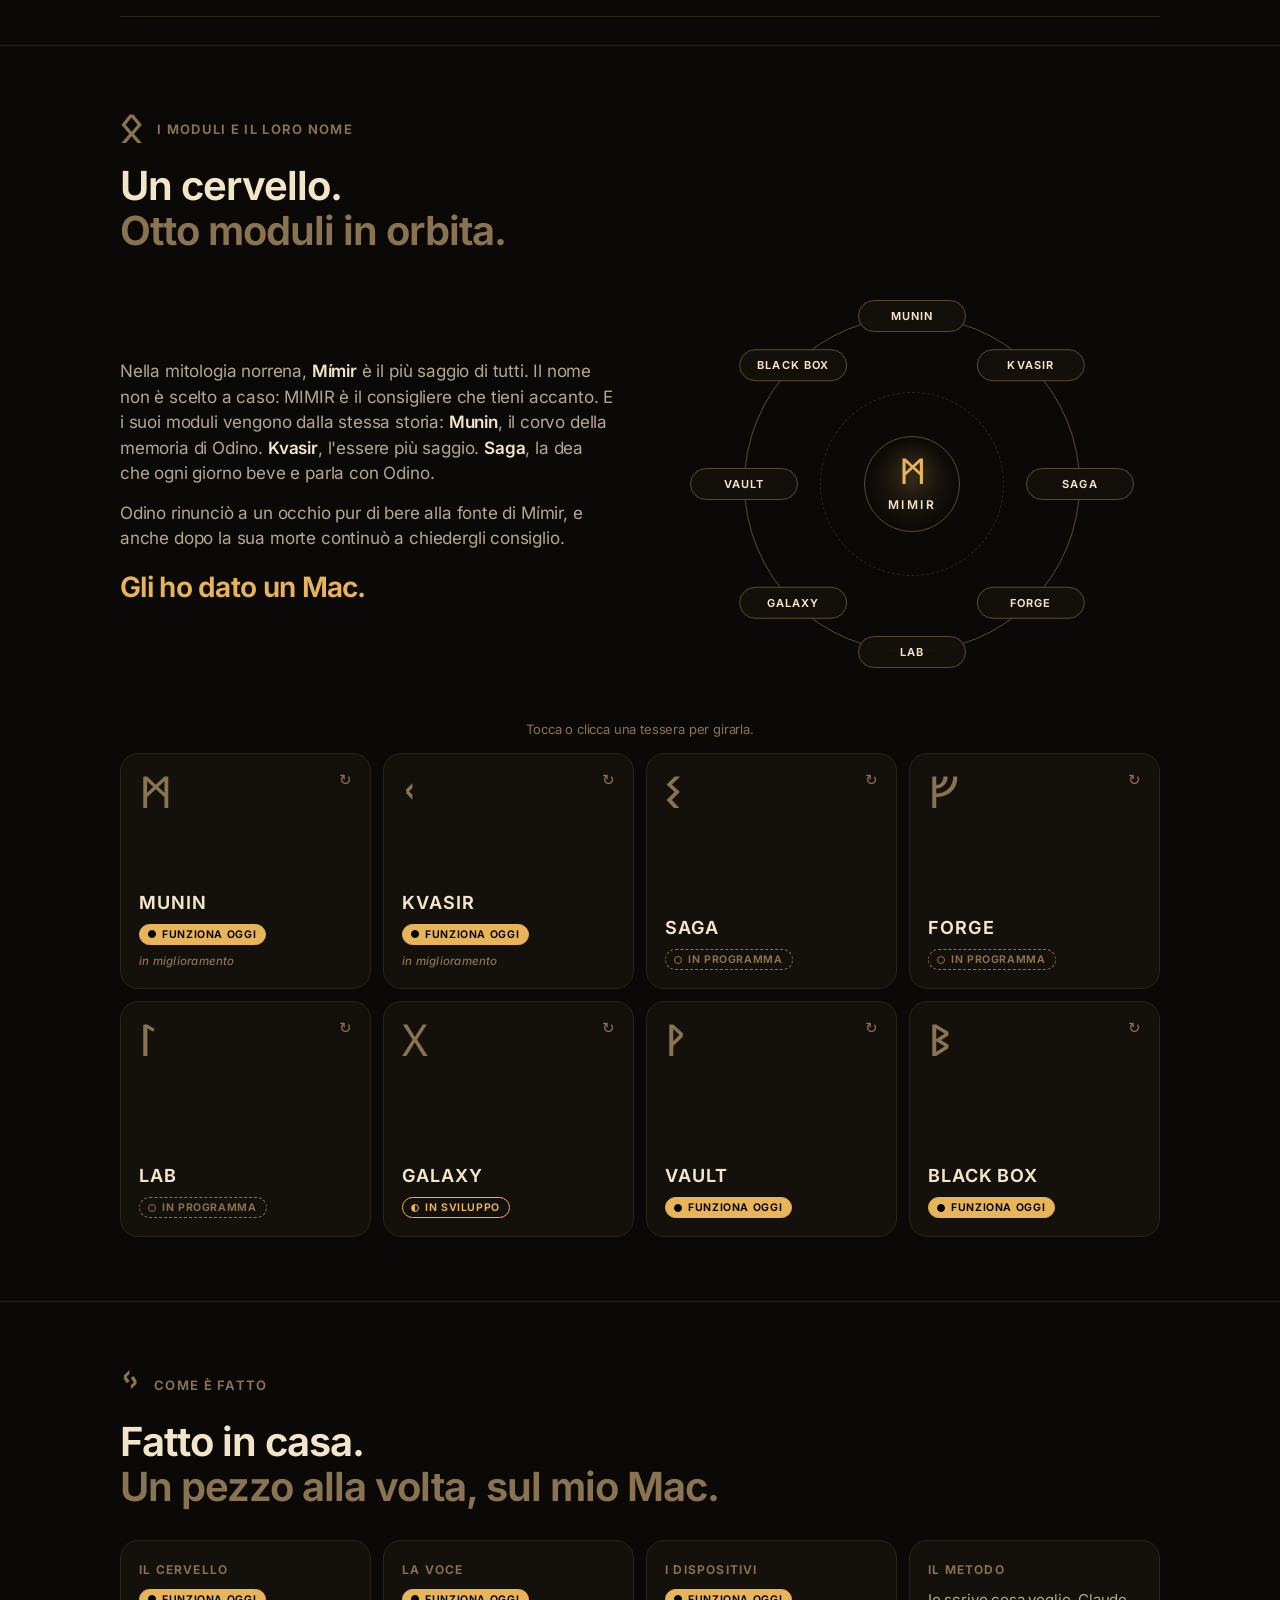
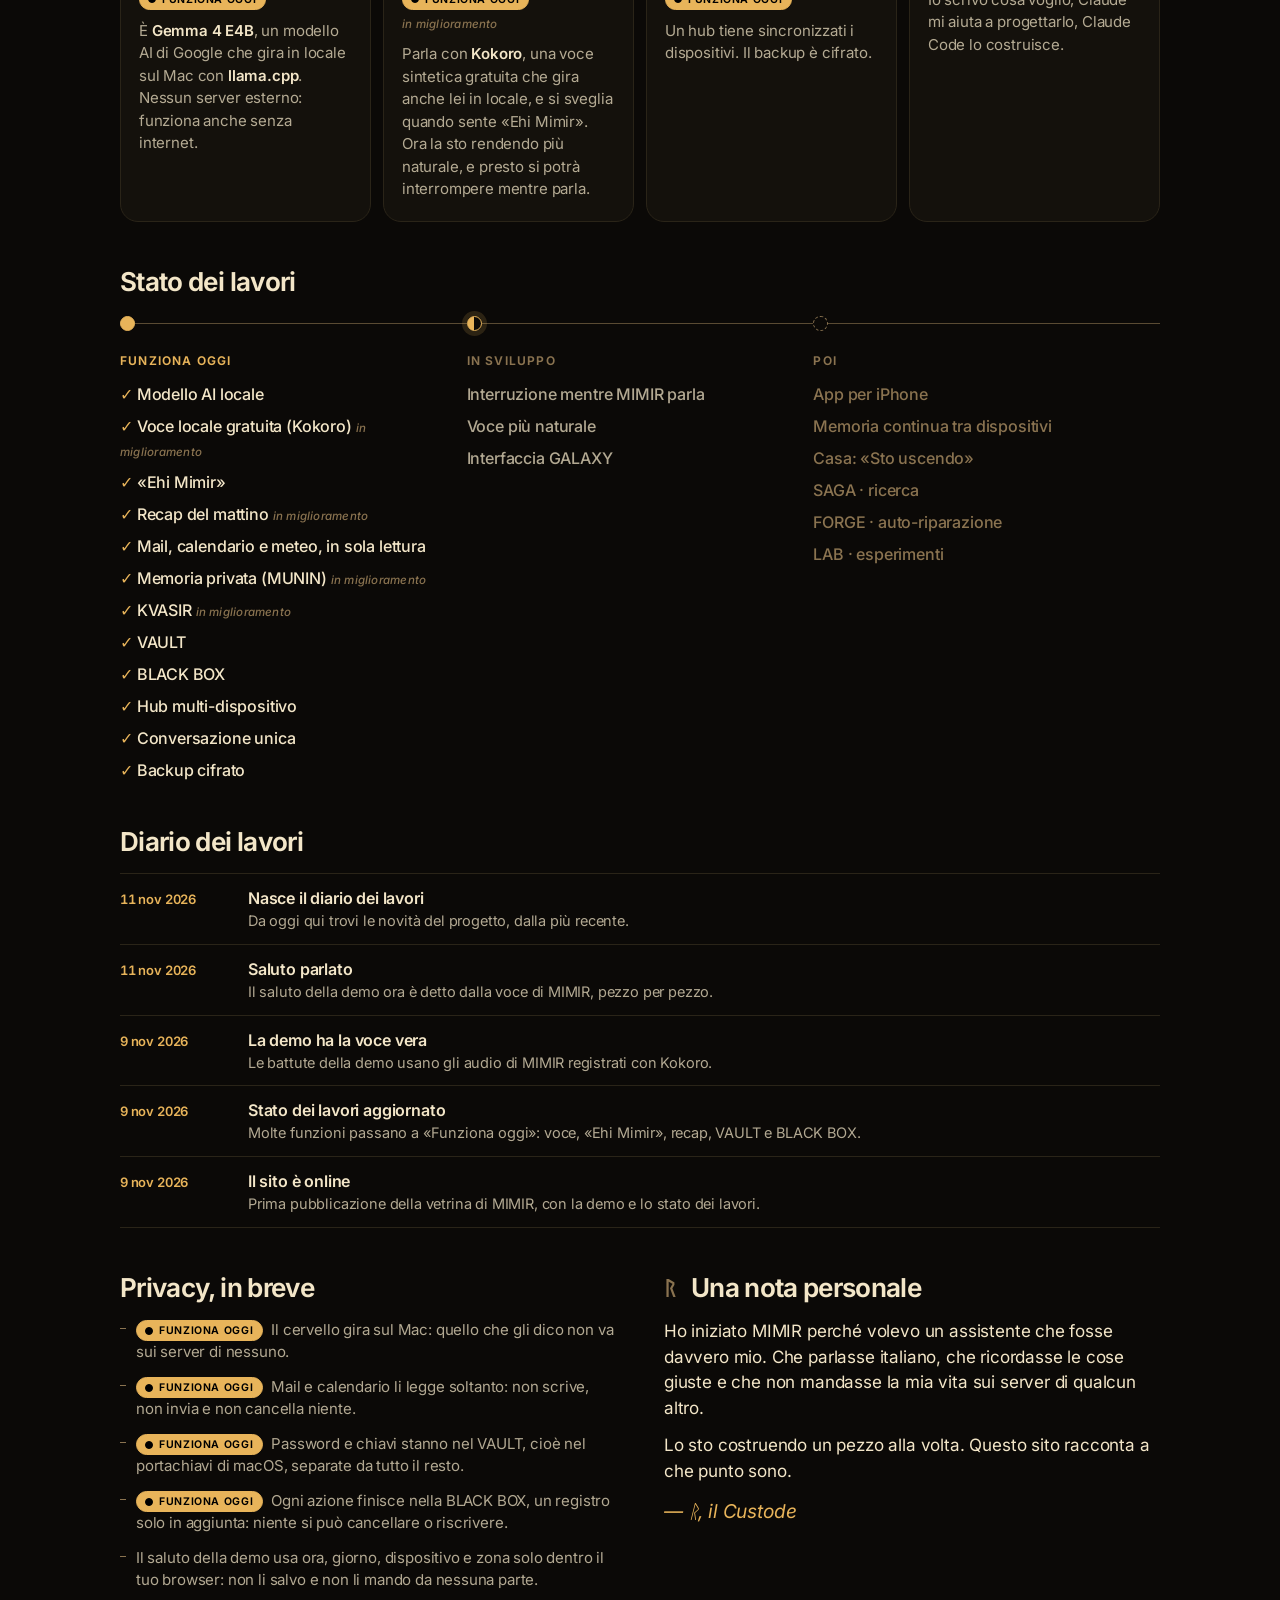
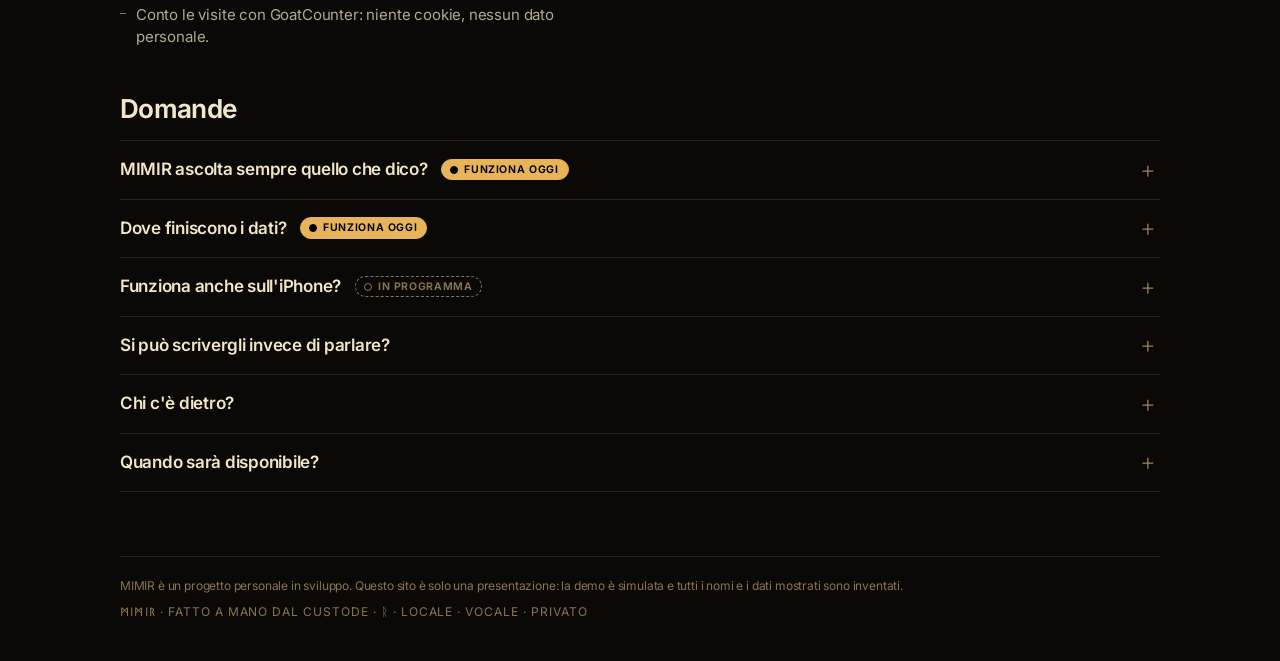
==== commit 9c5739f0: "Diario dei lavori (diario.json) e stato da stato.json Claude-Session: https://claude.ai/code/session" ====
--- a/index.html
+++ b/index.html
@@ -85,7 +85,7 @@
         <div class="wave" id="wave" aria-hidden="true"></div>
         <!-- la voce di MIMIR: gli audio di media/voce/ passano tutti da qui (vedi demo.js) -->
         <audio id="voce" preload="none" playsinline></audio>
-        <p class="subtitle" aria-live="polite"><b id="sub-who">MIMIR</b><span id="sub-text">Premi il tasto: ti saluto usando solo quello che il tuo browser sa già.</span></p>
+        <p class="subtitle" aria-live="polite"><span class="sub-time" id="sub-time" hidden></span><b id="sub-who">MIMIR</b><span id="sub-text">Premi il tasto: ti saluto usando solo quello che il tuo browser sa già.</span></p>
         <p class="info-chip" id="demo-cards" aria-live="polite"></p>
 
         <div class="stage-actions">
@@ -304,7 +304,9 @@
         </div>
 
 
-        <!-- Il tasto in alto «Stato dei lavori» porta qui -->
+        <!-- Il tasto in alto «Stato dei lavori» porta qui.
+             Le voci qui sotto e le etichette delle tessere sono una copia di stato.json:
+             dati.js le aggiorna da quel file appena la pagina si apre. -->
         <div id="stato" class="anchor"></div>
         <h3 class="sub-statement">Stato dei lavori</h3>
         <ol class="roadmap">
@@ -322,6 +324,13 @@
           </li>
         </ol>
 
+        <!-- Diario dei lavori: le voci arrivano da diario.json (vedi dati.js), dalla più recente -->
+        <div id="diario" class="diario" hidden>
+          <h3 class="sub-statement">Diario dei lavori</h3>
+          <ol class="diario-lista" id="diario-lista"></ol>
+          <button class="diario-tutto" id="diario-tutto" type="button" hidden></button>
+        </div>
+
 
         <div class="two-col">
           <div id="privacy" class="privacy">
@@ -366,6 +375,8 @@
 
   <script src="demo.js"></script>
   <script src="site.js"></script>
+  <!-- etichette dei moduli e stato dei lavori da stato.json, diario da diario.json -->
+  <script src="dati.js"></script>
   <!-- statistiche: GoatCounter (mimir-site), niente cookie e nessun dato personale. Vedi contatore.js -->
   <script src="contatore.js"></script>
 </body>
--- a/style.css
+++ b/style.css
@@ -220,6 +220,8 @@
 .demo.speaking .wave i { background: var(--gold-light); box-shadow: 0 0 8px rgba(255, 217, 138, .55); }
 .subtitle { min-height: 4.6em; max-width: 560px; font-size: clamp(16px, 1.8vw, 19px); line-height: 1.4; color: var(--cream); font-weight: 500; text-shadow: 0 2px 10px rgba(0,0,0,.8); }
 .subtitle b { display: block; font-size: 11px; font-weight: 650; letter-spacing: .2em; color: var(--gold-dim); margin-bottom: 4px; }
+.sub-time { display: block; font-size: 12px; font-weight: 600; letter-spacing: .08em; font-variant-numeric: tabular-nums; color: var(--gold); margin-bottom: 2px; }
+.sub-time[hidden] { display: none; }
 .subtitle .caret { display: inline-block; width: .5em; height: 1em; margin-left: 2px; vertical-align: -0.12em; background: var(--gold); animation: blink 1s steps(2) infinite; }
 .info-chip { min-height: 26px; font-size: 13px; color: var(--gold); letter-spacing: .02em; }
 .info-chip:not(:empty) { padding: 4px 12px; border: 1px solid var(--bronze); border-radius: 980px; background: rgba(232, 180, 90, .06); animation: fadein .4s var(--ease); }
@@ -407,6 +409,18 @@
 .footer { color: var(--gold-dim); font-size: 12px; padding: 0 0 40px; }
 .footer .wrap { border-top: 1px solid var(--bronze-dark); padding-top: 20px; }
 .footer .fine { margin-top: 8px; letter-spacing: .08em; text-transform: uppercase; }
+
+/* ============ Diario dei lavori (da diario.json) ============ */
+.diario[hidden] { display: none; }
+.diario-lista { list-style: none; border-top: 1px solid var(--bronze-dark); }
+.diario-lista li { display: grid; grid-template-columns: 110px 1fr; gap: 18px; padding: 12px 0; border-bottom: 1px solid var(--bronze-dark); align-items: baseline; }
+.diario-lista time { font-size: 13px; font-weight: 600; font-variant-numeric: tabular-nums; color: var(--gold); white-space: nowrap; }
+.diario-lista h4 { font-size: 16px; font-weight: 600; color: var(--cream); }
+.diario-lista p { font-size: 14.5px; color: var(--cream-soft); }
+.diario-extra { display: none !important; }
+.diario.aperto .diario-extra { display: grid !important; }
+.diario-tutto { margin-top: 12px; background: none; border: 0; padding: 6px 0; color: var(--gold); font: 600 14px/1.2 var(--font); cursor: pointer; text-decoration: underline; text-underline-offset: 3px; }
+.diario-tutto[hidden] { display: none; }
 
 /* ============ Telefono e tablet ============ */
 @media (max-width: 900px) {
@@ -448,6 +462,7 @@
   .stage-orb { margin: 12px 0 6px; }
   .subtitle { min-height: 5.6em; }
   .day li { grid-template-columns: 60px 1fr; gap: 12px; padding: 14px 0; }
+  .diario-lista li { grid-template-columns: 1fr; gap: 2px; }
   .day time { font-size: 17px; }
   .day h3 { font-size: 16.5px; }
   .day p { font-size: 14.5px; line-height: 1.4; }
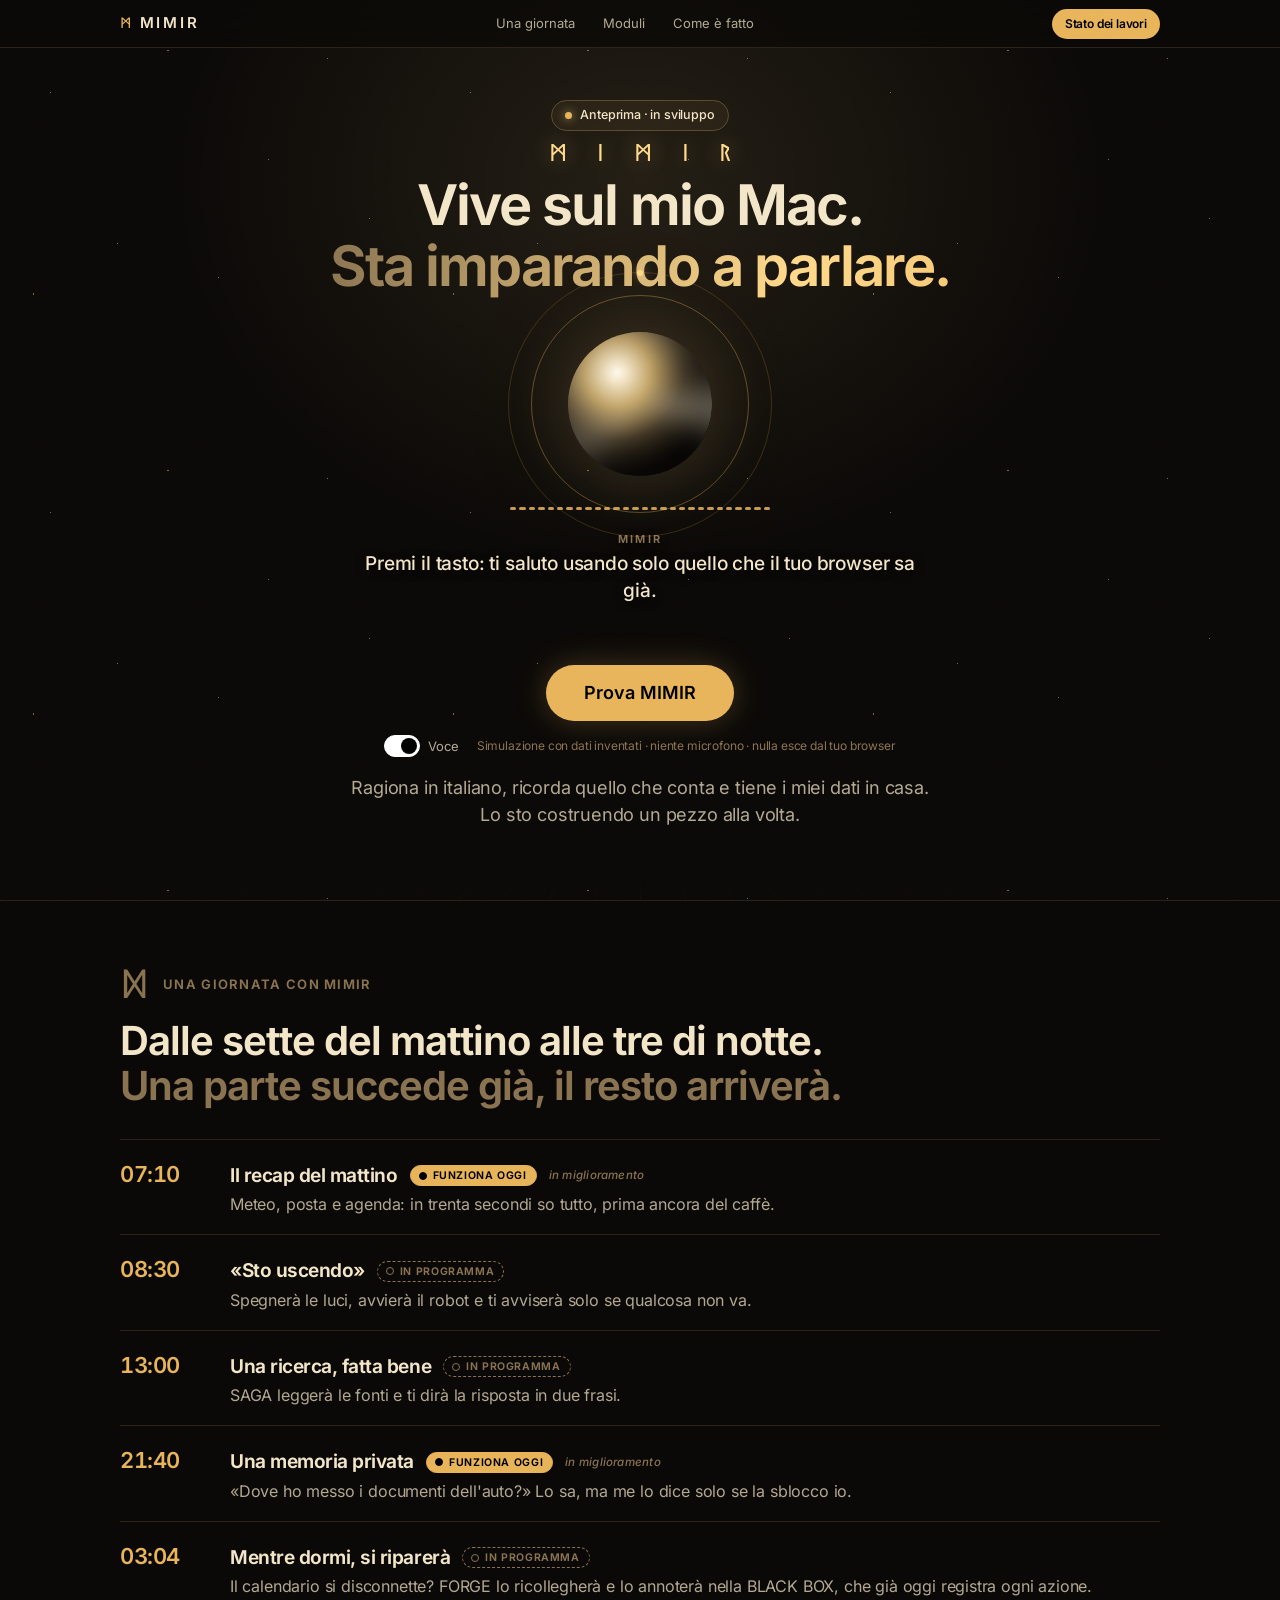
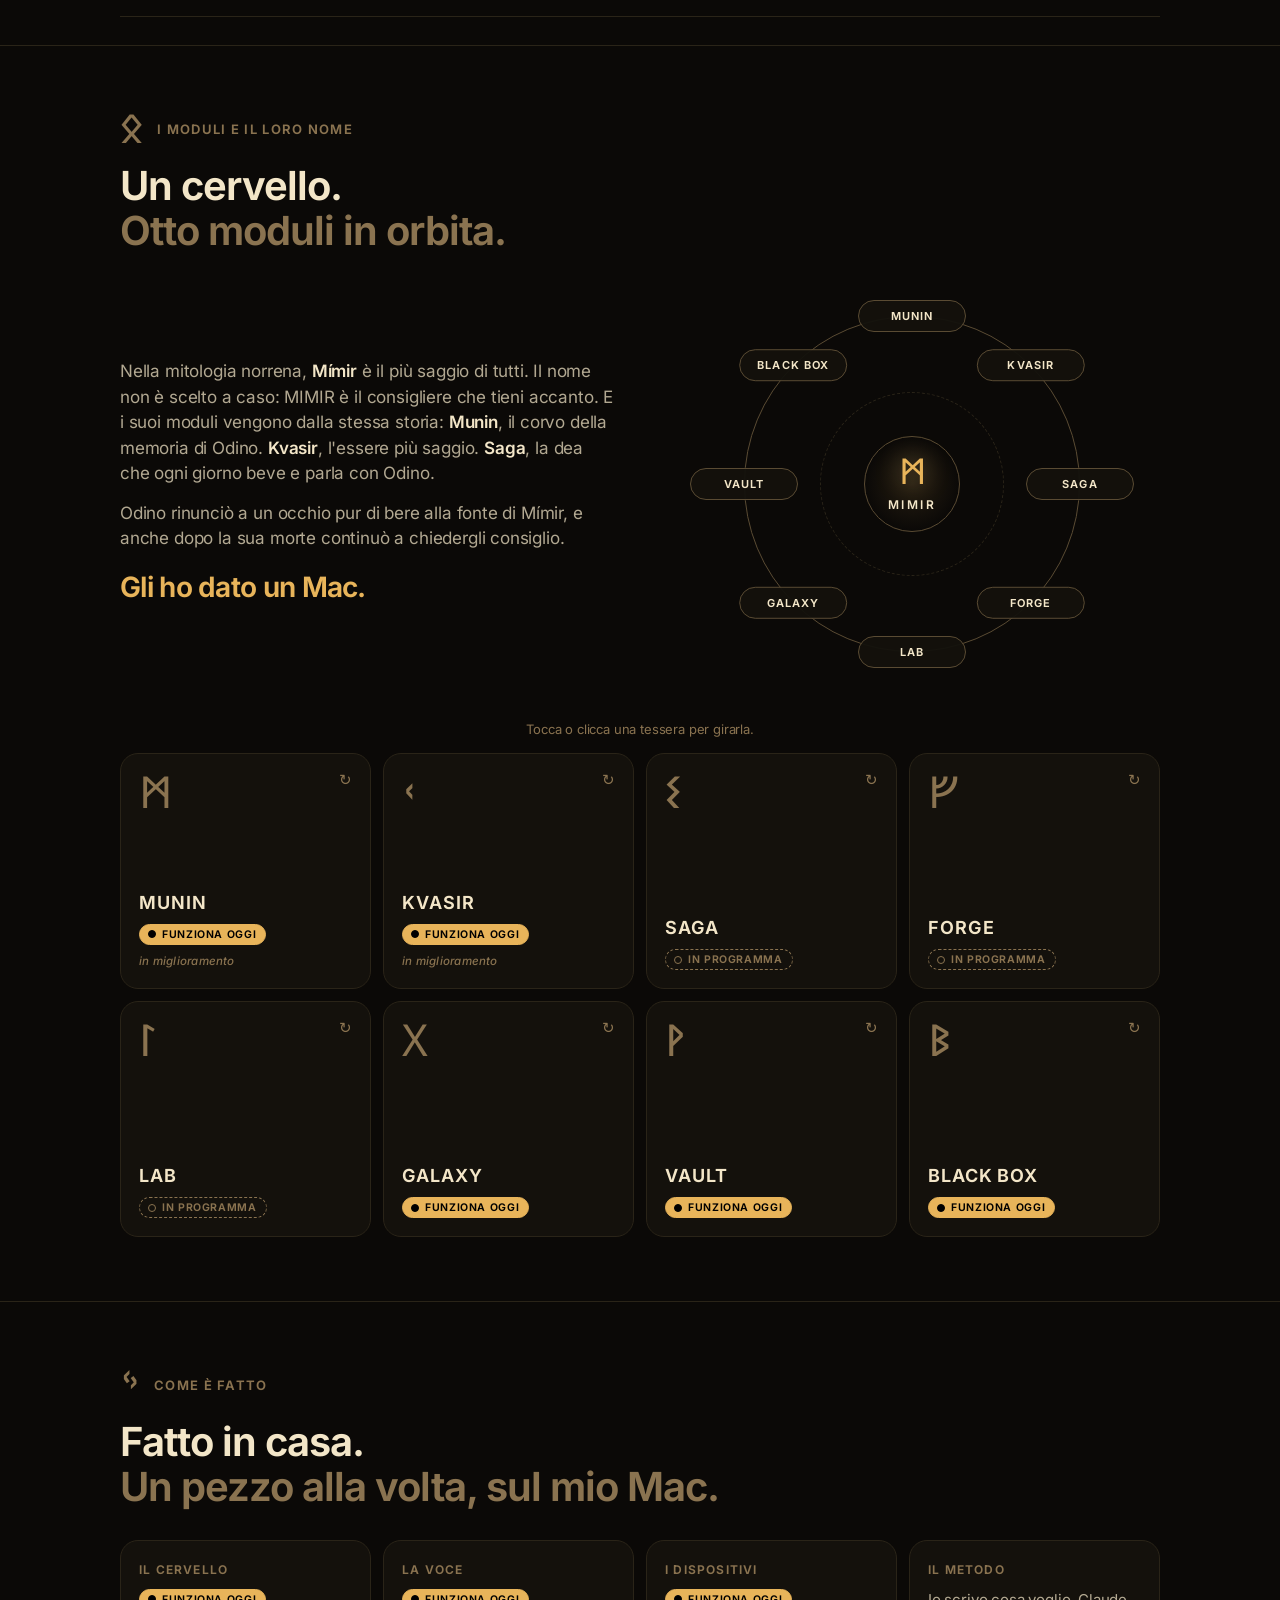
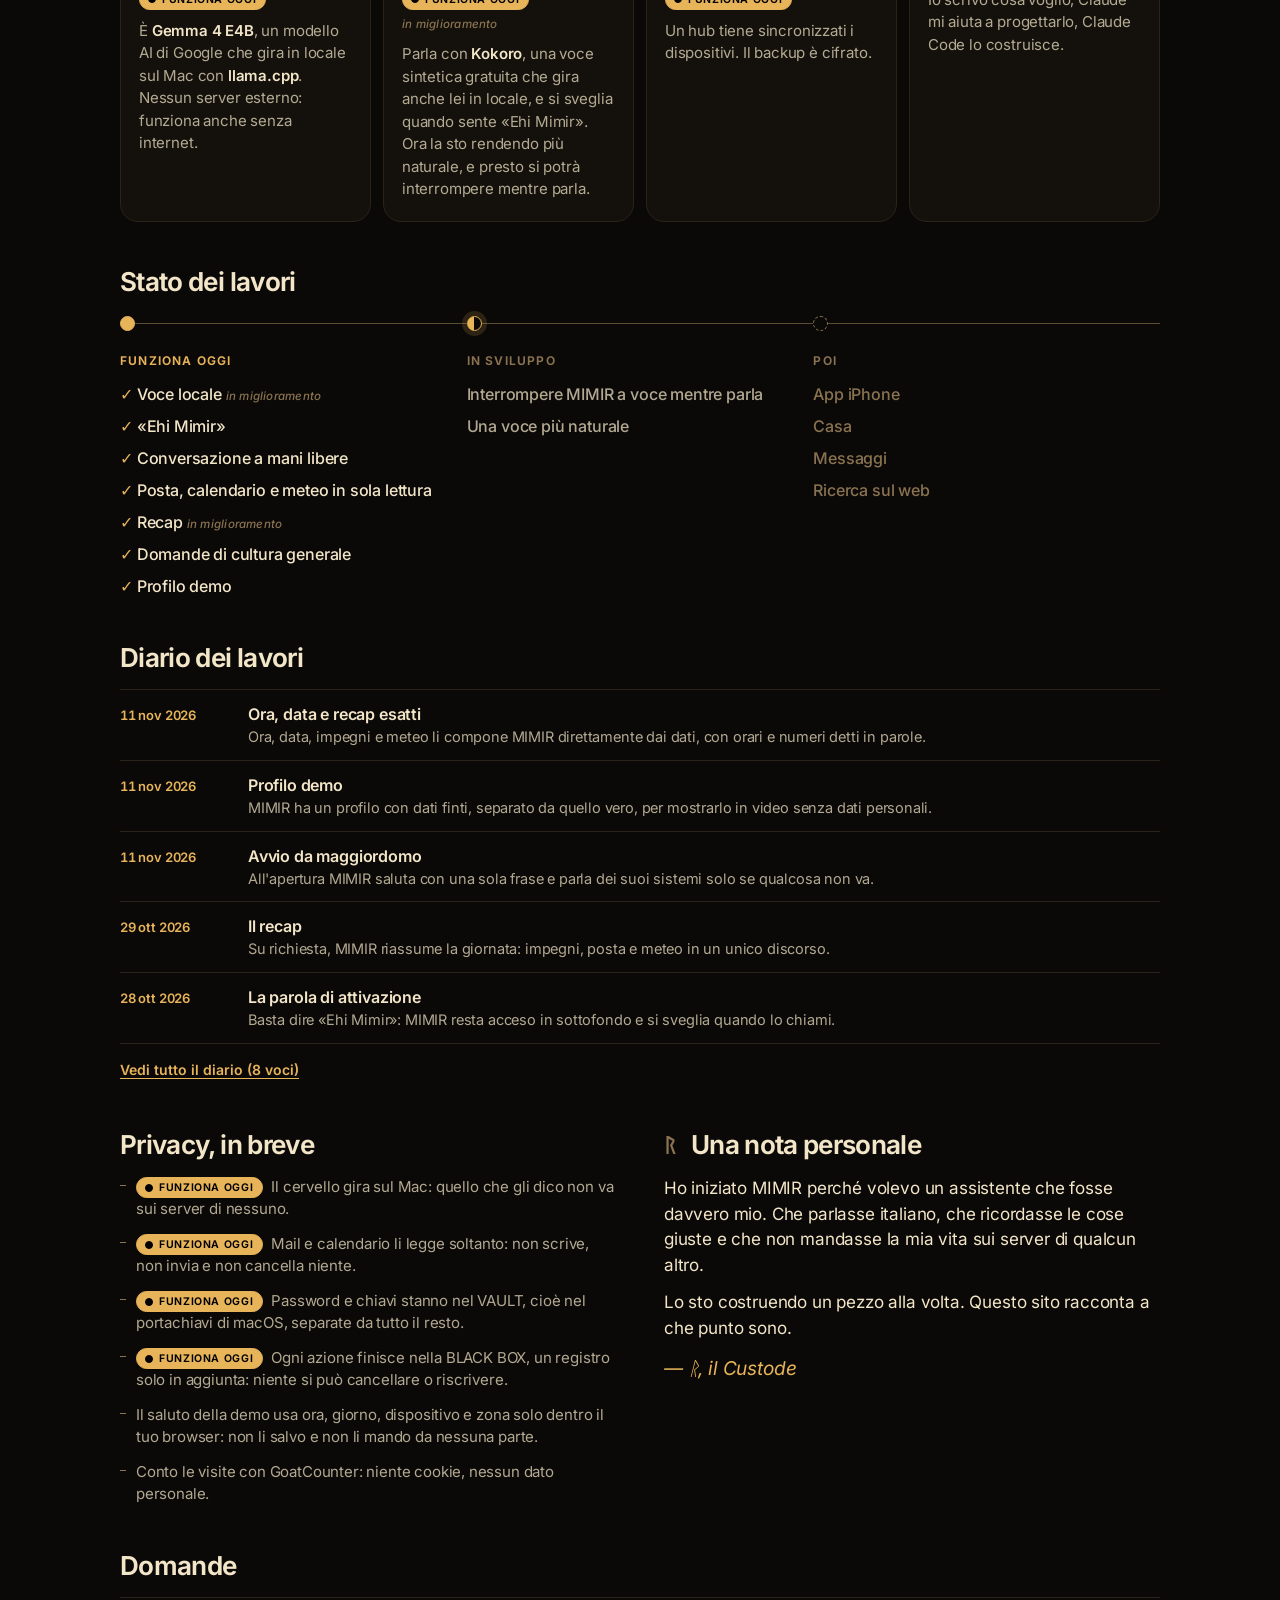
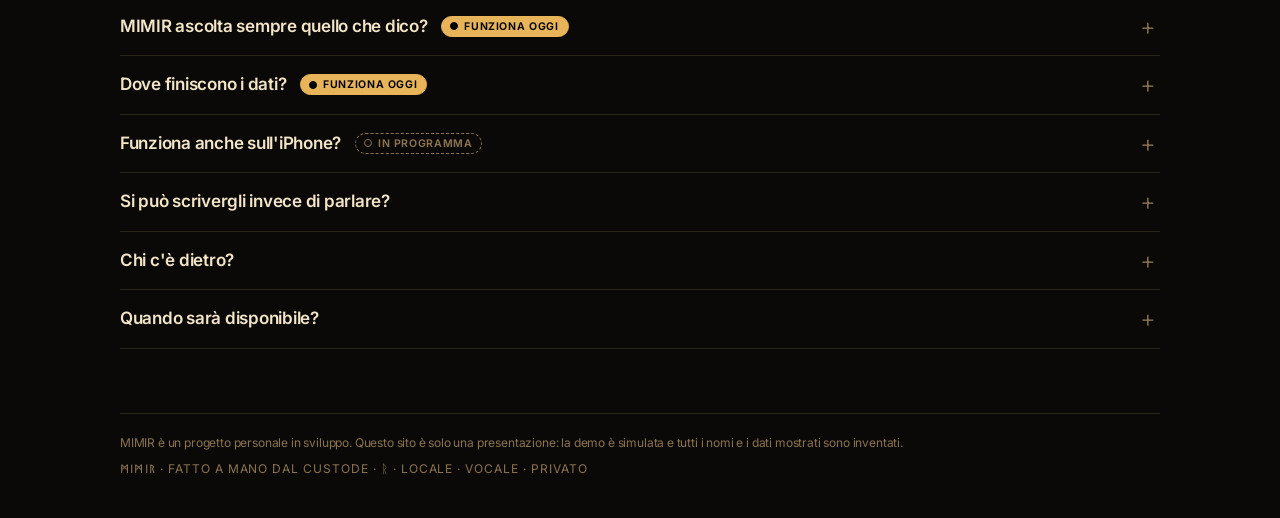
==== commit ffeb7a71: "Aggiornamento sito: diario di MIMIR e nuovo stato dei lavori Claude-Session: https://claude.ai/code/" ====
--- a/index.html
+++ b/index.html
@@ -234,7 +234,7 @@
               <span class="mod-face mod-front">
                 <span class="mod-top"><span class="mod-rune rune">ᚷ</span><span class="mod-flip" aria-hidden="true">↻</span></span>
                 <b>GALAXY</b>
-                <span class="tag tag-s">In sviluppo</span>
+                <span class="tag tag-o">Funziona oggi</span>
               </span>
               <span class="mod-face mod-back">
                 <span class="mod-flip" aria-hidden="true">↻</span>
@@ -312,15 +312,15 @@
         <ol class="roadmap">
           <li class="done">
             <p class="road-head"><i></i>Funziona oggi</p>
-            <ul><li>Modello AI locale</li><li>Voce locale gratuita (Kokoro) <span class="improving">in miglioramento</span></li><li>«Ehi Mimir»</li><li>Recap del mattino <span class="improving">in miglioramento</span></li><li>Mail, calendario e meteo, in sola lettura</li><li>Memoria privata (MUNIN) <span class="improving">in miglioramento</span></li><li>KVASIR <span class="improving">in miglioramento</span></li><li>VAULT</li><li>BLACK BOX</li><li>Hub multi-dispositivo</li><li>Conversazione unica</li><li>Backup cifrato</li></ul>
+            <ul><li>Voce locale <span class="improving">in miglioramento</span></li><li>«Ehi Mimir»</li><li>Conversazione a mani libere</li><li>Posta, calendario e meteo in sola lettura</li><li>Recap <span class="improving">in miglioramento</span></li><li>Domande di cultura generale</li><li>Profilo demo</li></ul>
           </li>
           <li class="now">
             <p class="road-head"><i></i>In sviluppo</p>
-            <ul><li>Interruzione mentre MIMIR parla</li><li>Voce più naturale</li><li>Interfaccia GALAXY</li></ul>
+            <ul><li>Interrompere MIMIR a voce mentre parla</li><li>Una voce più naturale</li></ul>
           </li>
           <li class="next">
             <p class="road-head"><i></i>Poi</p>
-            <ul><li>App per iPhone</li><li>Memoria continua tra dispositivi</li><li>Casa: «Sto uscendo»</li><li>SAGA · ricerca</li><li>FORGE · auto-riparazione</li><li>LAB · esperimenti</li></ul>
+            <ul><li>App iPhone</li><li>Casa</li><li>Messaggi</li><li>Ricerca sul web</li></ul>
           </li>
         </ol>
 
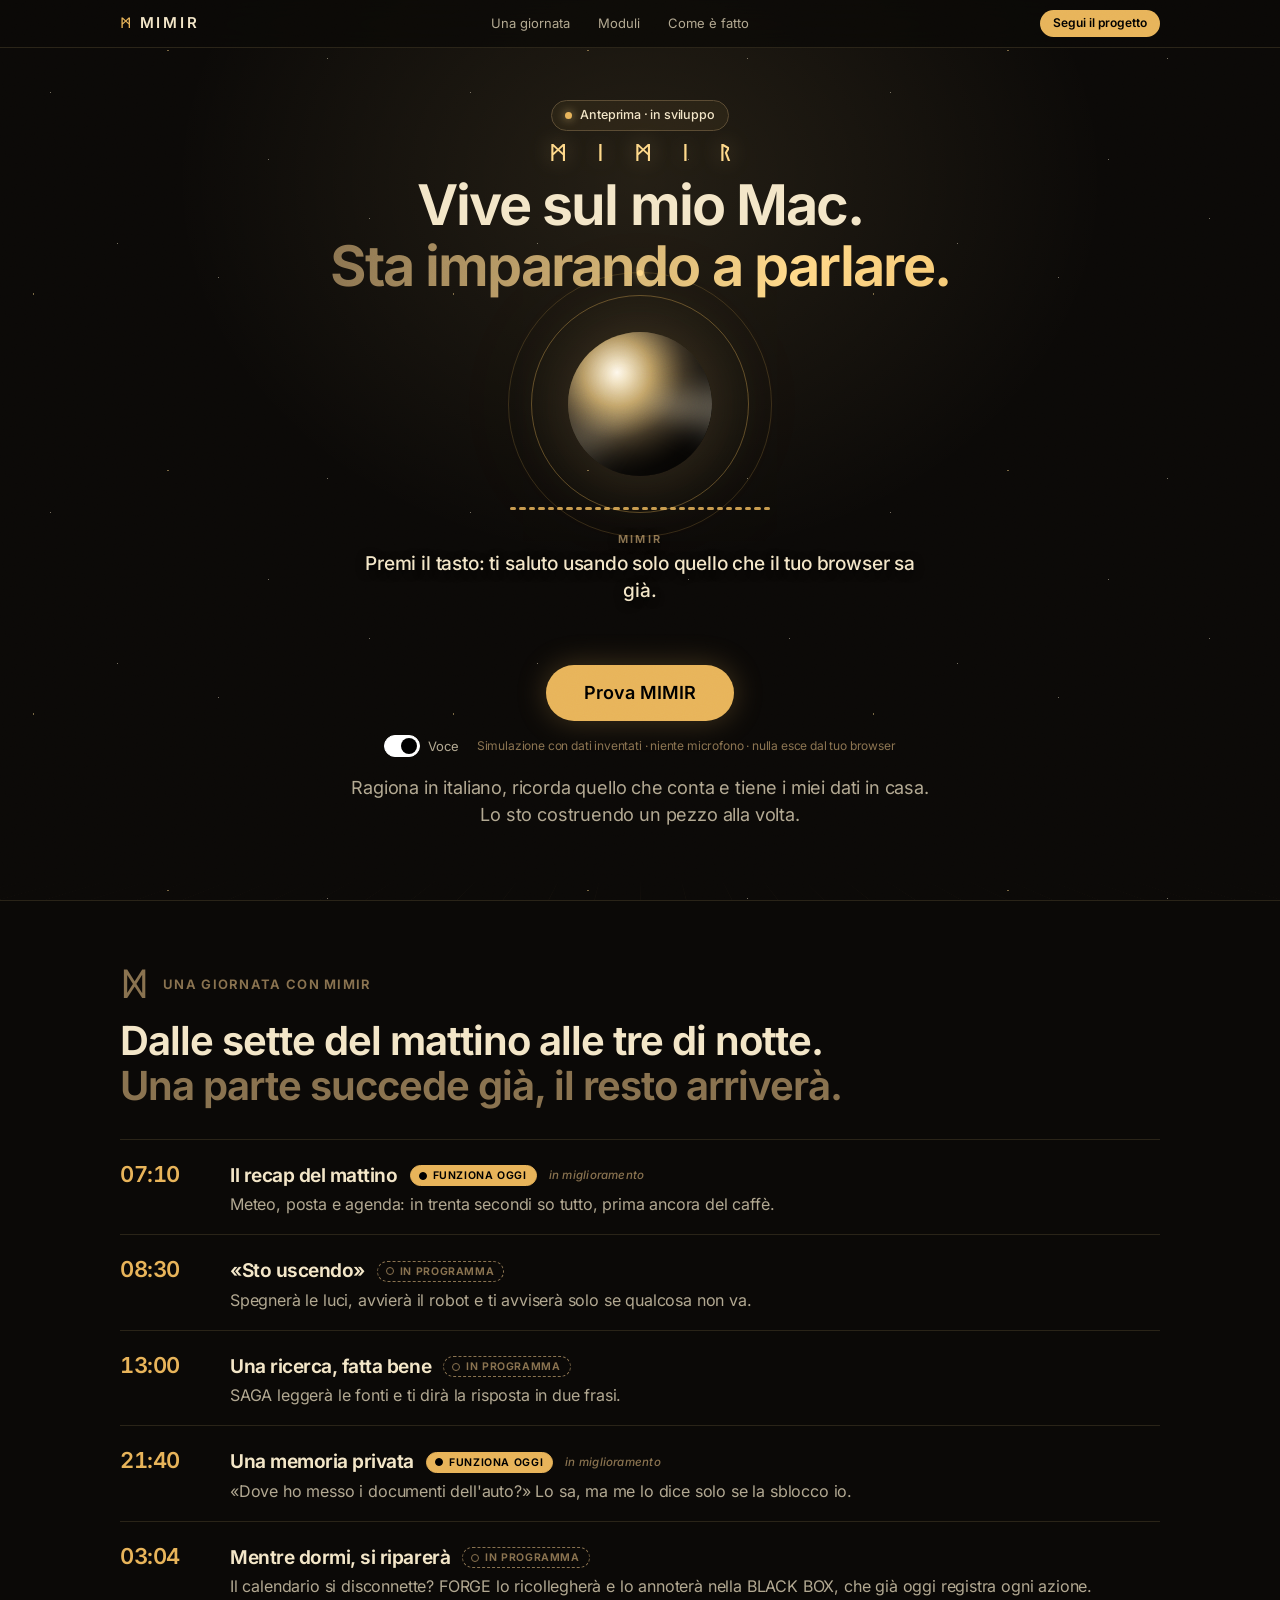
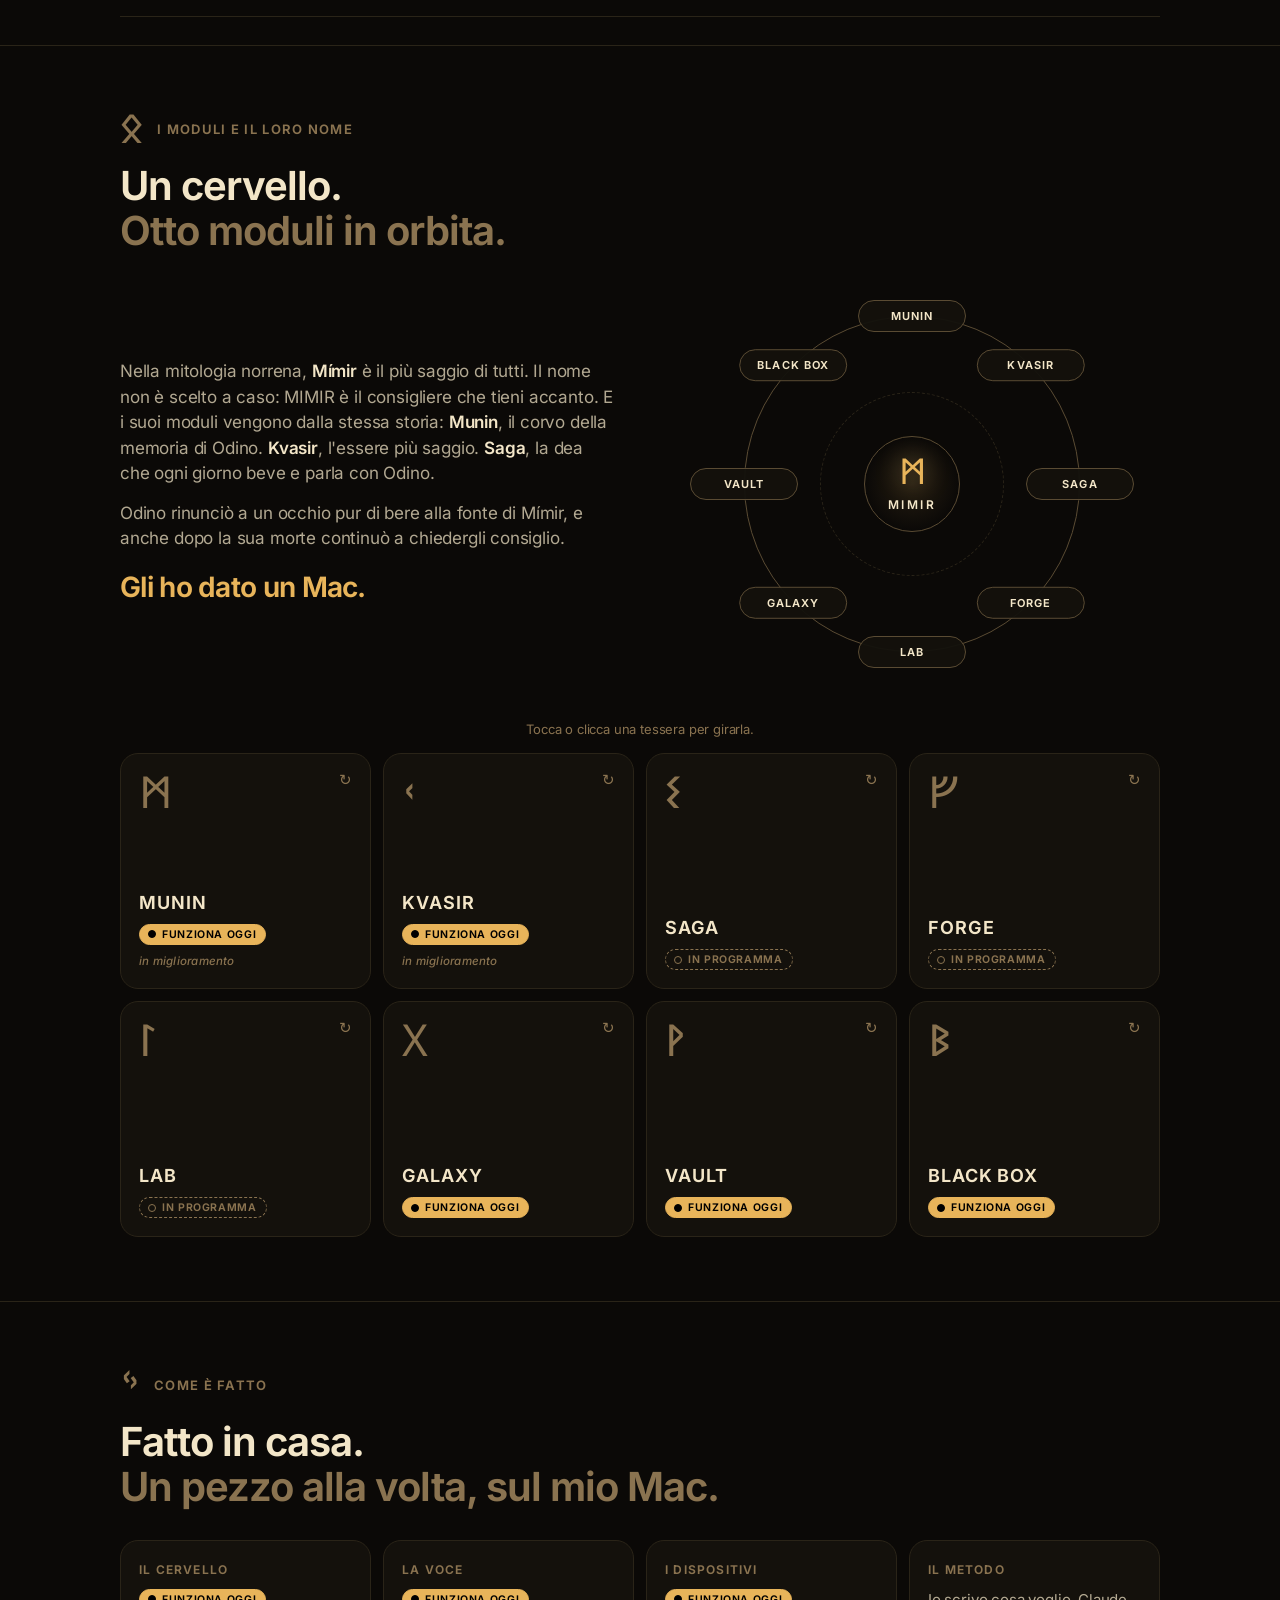
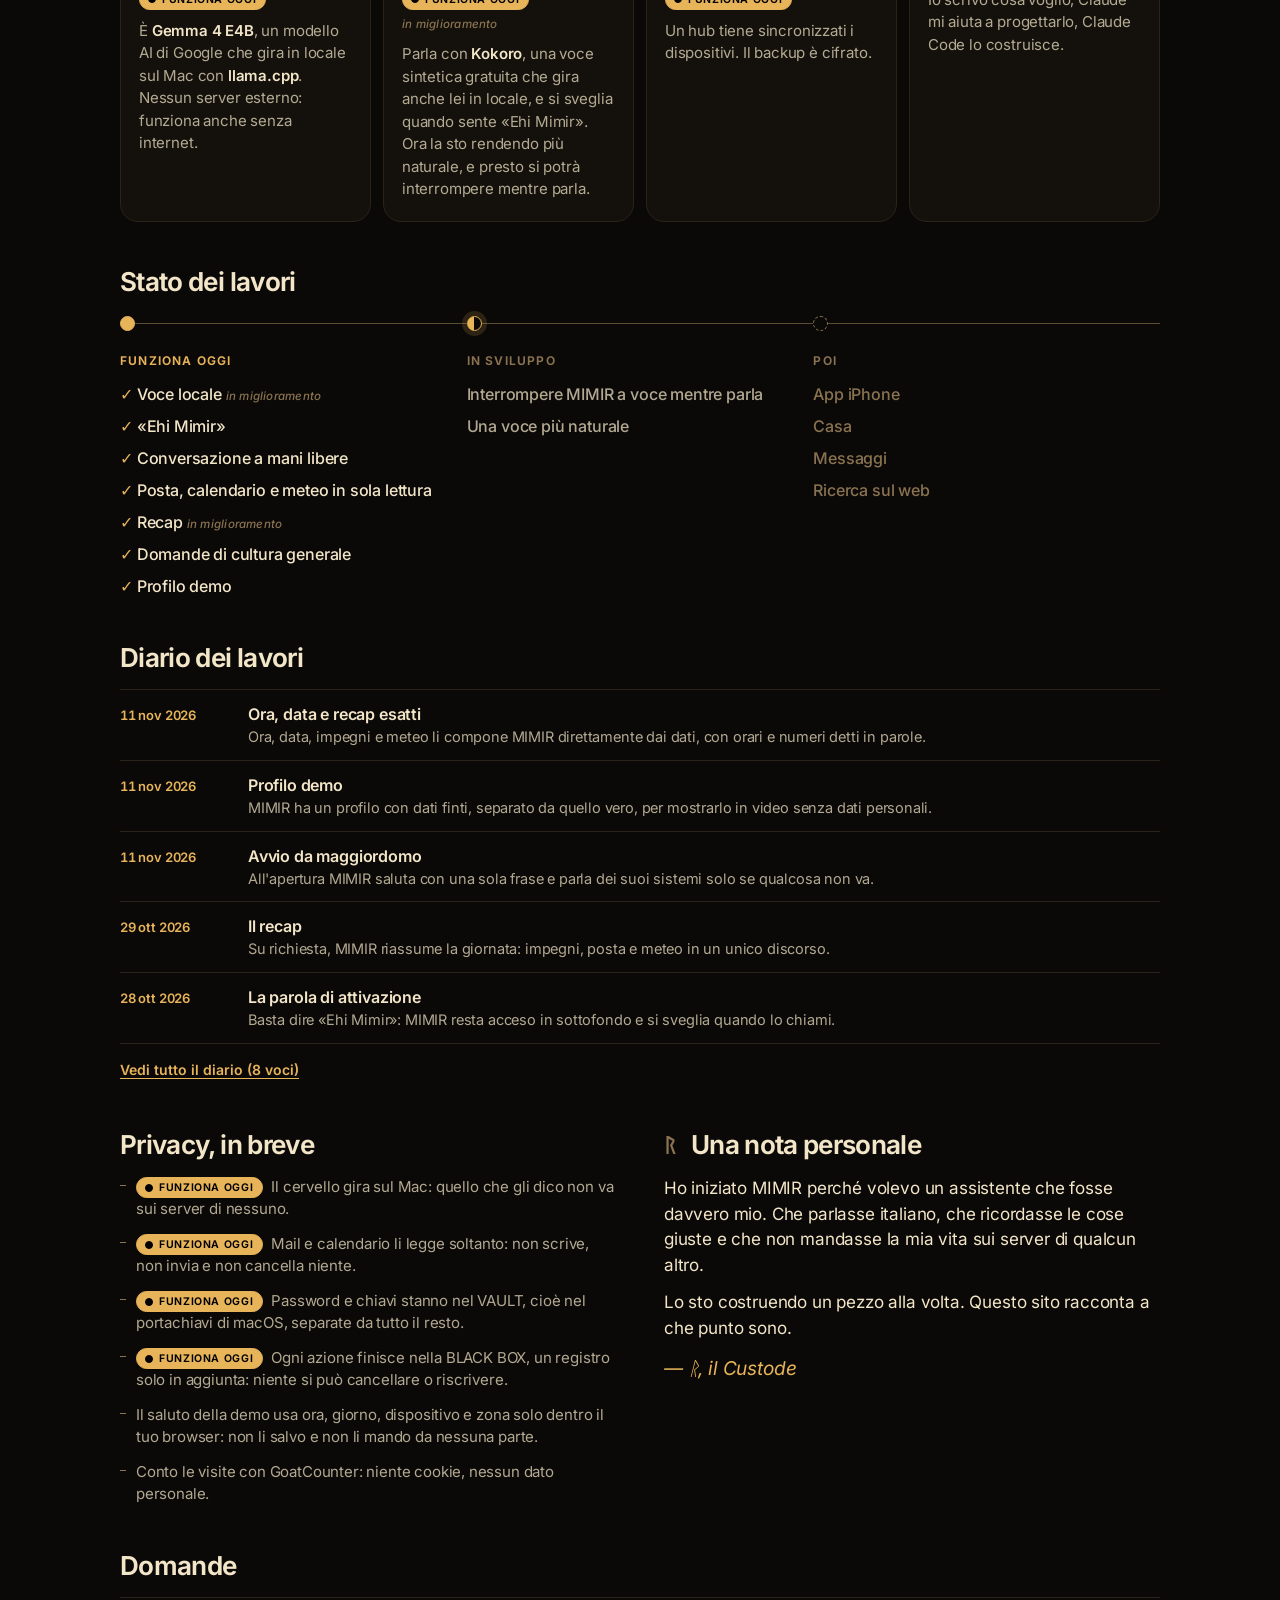
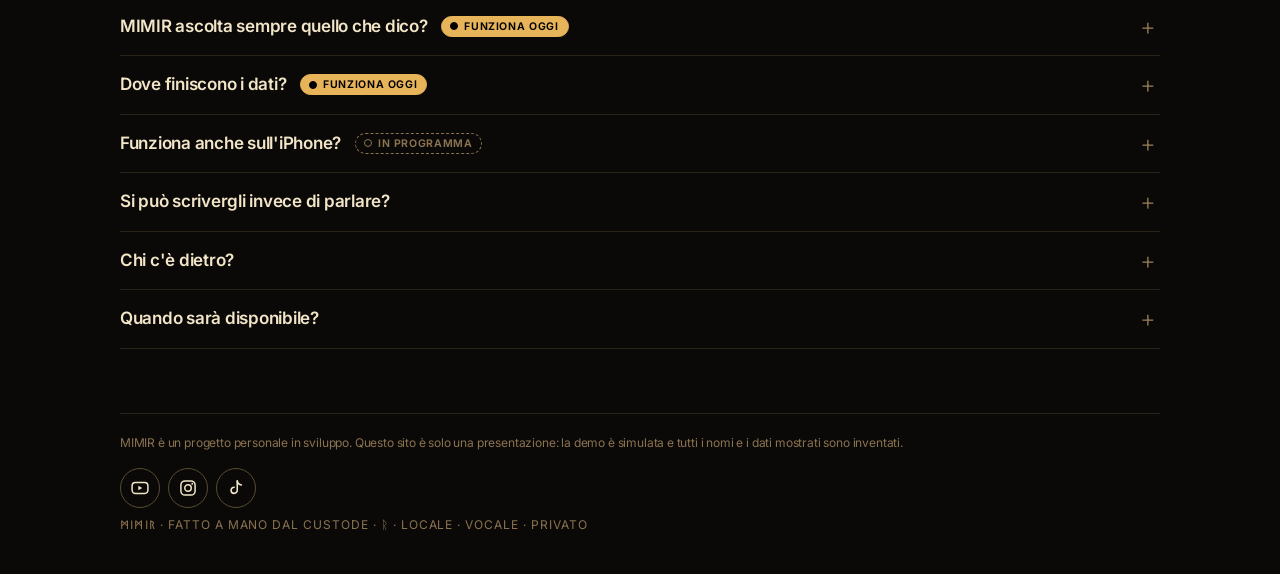
==== commit 5dd179ac: "Social del progetto, diario apri/chiudi, ricaricamento dall'inizio Claude-Session: https://claude.ai" ====
--- a/index.html
+++ b/index.html
@@ -30,11 +30,28 @@
   <link rel="preload" href="fonts/inter-latin-wght-normal.woff2" as="font" type="font/woff2" crossorigin>
   <link rel="stylesheet" href="style.css">
   <script>
+    // ricaricando la pagina si riparte sempre dall'inizio (niente posizione ricordata);
+    // se invece arrivi con un link a una sezione (es. #stato), vai lì come sempre
+    if ("scrollRestoration" in history) history.scrollRestoration = "manual";
+    (function () {
+      var nav = performance.getEntriesByType && performance.getEntriesByType("navigation")[0];
+      if (!nav || nav.type !== "reload") return;
+      if (location.hash) history.replaceState(null, "", location.pathname + location.search);
+      var suInizio = function () { window.scrollTo({ top: 0, left: 0, behavior: "instant" }); };
+      document.addEventListener("DOMContentLoaded", suInizio);
+      window.addEventListener("load", suInizio);
+    })();
     // su Mac, iPhone e iPad il sito usa il font di Apple (SF Pro), altrove Inter
     if (/Mac|iPhone|iPad/.test(navigator.platform || navigator.userAgent)) document.documentElement.classList.add("apple");
   </script>
 </head>
 <body>
+  <!-- icone dei social, disegnate qui (niente immagini o script esterni). Si usano con <use href="#ico-..."> -->
+  <svg class="sprite" aria-hidden="true" focusable="false">
+    <symbol id="ico-youtube" viewBox="0 0 24 24"><rect x="2.5" y="5.5" width="19" height="13" rx="4" fill="none" stroke="currentColor" stroke-width="1.8"/><path d="M10 9.3v5.4l4.7-2.7z" fill="currentColor"/></symbol>
+    <symbol id="ico-instagram" viewBox="0 0 24 24"><rect x="3.5" y="3.5" width="17" height="17" rx="5" fill="none" stroke="currentColor" stroke-width="1.8"/><circle cx="12" cy="12" r="3.9" fill="none" stroke="currentColor" stroke-width="1.8"/><circle cx="17.1" cy="6.9" r="1.1" fill="currentColor"/></symbol>
+    <symbol id="ico-tiktok" viewBox="0 0 24 24"><path d="M13.5 3.5v11.2a3.7 3.7 0 1 1-3.7-3.7" fill="none" stroke="currentColor" stroke-width="1.9" stroke-linecap="round" stroke-linejoin="round"/><path d="M13.5 3.5c.4 2.7 2.3 4.5 5 4.8" fill="none" stroke="currentColor" stroke-width="1.9" stroke-linecap="round"/></symbol>
+  </svg>
 
   <!-- ============ BARRA IN ALTO ============ -->
   <header class="nav">
@@ -46,7 +63,8 @@
         <a href="#come">Come è fatto</a>
       </nav>
       <div class="nav-right">
-        <a href="#stato" class="nav-cta" data-goatcounter-click="segui-progetto">Stato dei lavori</a>
+        <button class="nav-cta" id="segui-btn" type="button" aria-expanded="false" aria-controls="menu-social" data-goatcounter-click="segui-progetto">Segui il progetto</button>
+        <div class="menu-social" id="menu-social" role="group" aria-label="MIMIR sui social" hidden><a class="social" href="https://www.youtube.com/@ehimimir" target="_blank" rel="noopener" aria-label="MIMIR su YouTube" title="YouTube" data-goatcounter-click="segui-youtube"><svg aria-hidden="true"><use href="#ico-youtube"></use></svg></a><a class="social" href="https://www.instagram.com/custode.mimir" target="_blank" rel="noopener" aria-label="MIMIR su Instagram" title="Instagram" data-goatcounter-click="segui-instagram"><svg aria-hidden="true"><use href="#ico-instagram"></use></svg></a><a class="social" href="https://www.tiktok.com/@ehimimir" target="_blank" rel="noopener" aria-label="MIMIR su TikTok" title="TikTok" data-goatcounter-click="segui-tiktok"><svg aria-hidden="true"><use href="#ico-tiktok"></use></svg></a></div>
         <button class="menu-btn" type="button" aria-expanded="false" aria-controls="menu-mobile">Capitoli</button>
       </div>
     </div>
@@ -93,6 +111,7 @@
           <button class="skip" id="demo-skip" type="button" hidden>Salta ›</button>
           <div class="end-bar" id="end-bar" hidden>
             <button class="btn gold" id="demo-again" type="button">Riprova</button>
+            <span class="social-row" role="group" aria-label="MIMIR sui social"><a class="social" href="https://www.youtube.com/@ehimimir" target="_blank" rel="noopener" aria-label="MIMIR su YouTube" title="YouTube" data-goatcounter-click="segui-youtube"><svg aria-hidden="true"><use href="#ico-youtube"></use></svg></a><a class="social" href="https://www.instagram.com/custode.mimir" target="_blank" rel="noopener" aria-label="MIMIR su Instagram" title="Instagram" data-goatcounter-click="segui-instagram"><svg aria-hidden="true"><use href="#ico-instagram"></use></svg></a><a class="social" href="https://www.tiktok.com/@ehimimir" target="_blank" rel="noopener" aria-label="MIMIR su TikTok" title="TikTok" data-goatcounter-click="segui-tiktok"><svg aria-hidden="true"><use href="#ico-tiktok"></use></svg></a></span>
             <a class="btn ghost" href="#come">Scopri come è fatto ↓</a>
           </div>
           <div class="scene-bar" id="scene-bar" role="group" aria-label="Altre scene" hidden>
@@ -238,7 +257,7 @@
               </span>
               <span class="mod-face mod-back">
                 <span class="mod-flip" aria-hidden="true">↻</span>
-                <span class="mod-desc">Il volto di MIMIR: la sfera, le schede e le risposte che vedrai sul Mac mentre lui ti parla.</span>
+                <span class="mod-desc">La memoria di MIMIR, mostrata sul Mac come una galassia: le categorie sono costellazioni, ogni ricordo è una stella.</span>
                 <span class="mod-myth">Tutto quello che vedi, in un solo posto.</span>
               </span>
             </span>
@@ -304,7 +323,7 @@
         </div>
 
 
-        <!-- Il tasto in alto «Stato dei lavori» porta qui.
+        <!-- «Stato dei lavori» (dal menu Capitoli: «Come è fatto · Stato dei lavori»).
              Le voci qui sotto e le etichette delle tessere sono una copia di stato.json:
              dati.js le aggiorna da quel file appena la pagina si apre. -->
         <div id="stato" class="anchor"></div>
@@ -369,6 +388,7 @@
   <footer class="footer">
     <div class="wrap">
       <p>MIMIR è un progetto personale in sviluppo. Questo sito è solo una presentazione: la demo è simulata e tutti i nomi e i dati mostrati sono inventati.</p>
+      <p class="social-row footer-social" role="group" aria-label="MIMIR sui social"><a class="social" href="https://www.youtube.com/@ehimimir" target="_blank" rel="noopener" aria-label="MIMIR su YouTube" title="YouTube" data-goatcounter-click="segui-youtube"><svg aria-hidden="true"><use href="#ico-youtube"></use></svg></a><a class="social" href="https://www.instagram.com/custode.mimir" target="_blank" rel="noopener" aria-label="MIMIR su Instagram" title="Instagram" data-goatcounter-click="segui-instagram"><svg aria-hidden="true"><use href="#ico-instagram"></use></svg></a><a class="social" href="https://www.tiktok.com/@ehimimir" target="_blank" rel="noopener" aria-label="MIMIR su TikTok" title="TikTok" data-goatcounter-click="segui-tiktok"><svg aria-hidden="true"><use href="#ico-tiktok"></use></svg></a></p>
       <p class="fine"><span class="rune">ᛗᛁᛗᛁᚱ</span> · Fatto a mano dal Custode · ᚱ · Locale · Vocale · Privato</p>
     </div>
   </footer>
--- a/style.css
+++ b/style.css
@@ -82,7 +82,24 @@
 .nav nav a { color: var(--cream-soft); font-size: 13px; letter-spacing: 0; transition: color .2s; }
 .nav nav a:hover { color: var(--cream); }
 .nav-right { display: flex; align-items: center; gap: 10px; }
-.nav-cta { white-space: nowrap; font-size: 12px; font-weight: 600; color: #000; background: var(--gold); padding: 6px 13px; border-radius: 980px; }
+.nav-cta { white-space: nowrap; font: 600 12px/1.2 var(--font); color: #000; background: var(--gold); padding: 6px 13px; border-radius: 980px; border: 0; cursor: pointer; }
+.nav-right { position: relative; }
+
+/* ============ Social (icone disegnate nel sito, crema → oro col mouse) ============ */
+.sprite { position: absolute; width: 0; height: 0; overflow: hidden; }
+.social {
+  display: inline-flex; align-items: center; justify-content: center; width: 40px; height: 40px; border-radius: 50%;
+  color: var(--cream); border: 1px solid var(--bronze); transition: color .2s, border-color .2s, background .2s;
+}
+.social svg { width: 20px; height: 20px; }
+.social:hover, .social:focus-visible { color: var(--gold); border-color: var(--gold); background: rgba(232, 180, 90, .08); }
+.social-row { display: inline-flex; align-items: center; gap: 8px; }
+.menu-social {
+  position: absolute; top: calc(100% + 12px); right: 0; z-index: 11; display: flex; gap: 8px; padding: 10px;
+  background: rgba(11, 9, 7, .97); border: 1px solid var(--bronze-dark); border-radius: 16px; box-shadow: 0 12px 30px rgba(0,0,0,.5);
+}
+.menu-social[hidden] { display: none; }
+.footer-social { display: flex; margin: 16px 0 4px; }
 .nav-cta:hover { background: var(--gold-light); }
 .menu-btn {
   display: none; align-items: center; gap: 6px; font: 500 12px/1 var(--font); color: var(--cream); cursor: pointer;
@@ -230,7 +247,7 @@
 .skip:hover { color: var(--gold); }
 .scene-bar { display: flex; flex-wrap: wrap; justify-content: center; gap: 6px; }
 .scene-bar[hidden], .skip[hidden], #demo-play[hidden], .end-bar[hidden] { display: none; }
-.end-bar { display: flex; flex-wrap: wrap; justify-content: center; gap: 10px; }
+.end-bar { display: flex; flex-wrap: wrap; justify-content: center; align-items: center; gap: 10px; }
 .scene {
   border: 1px solid var(--bronze); background: transparent; color: var(--cream); cursor: pointer;
   font: 500 13.5px/1 var(--font); padding: 9px 14px; border-radius: 980px; transition: background .25s, color .25s, border-color .25s;
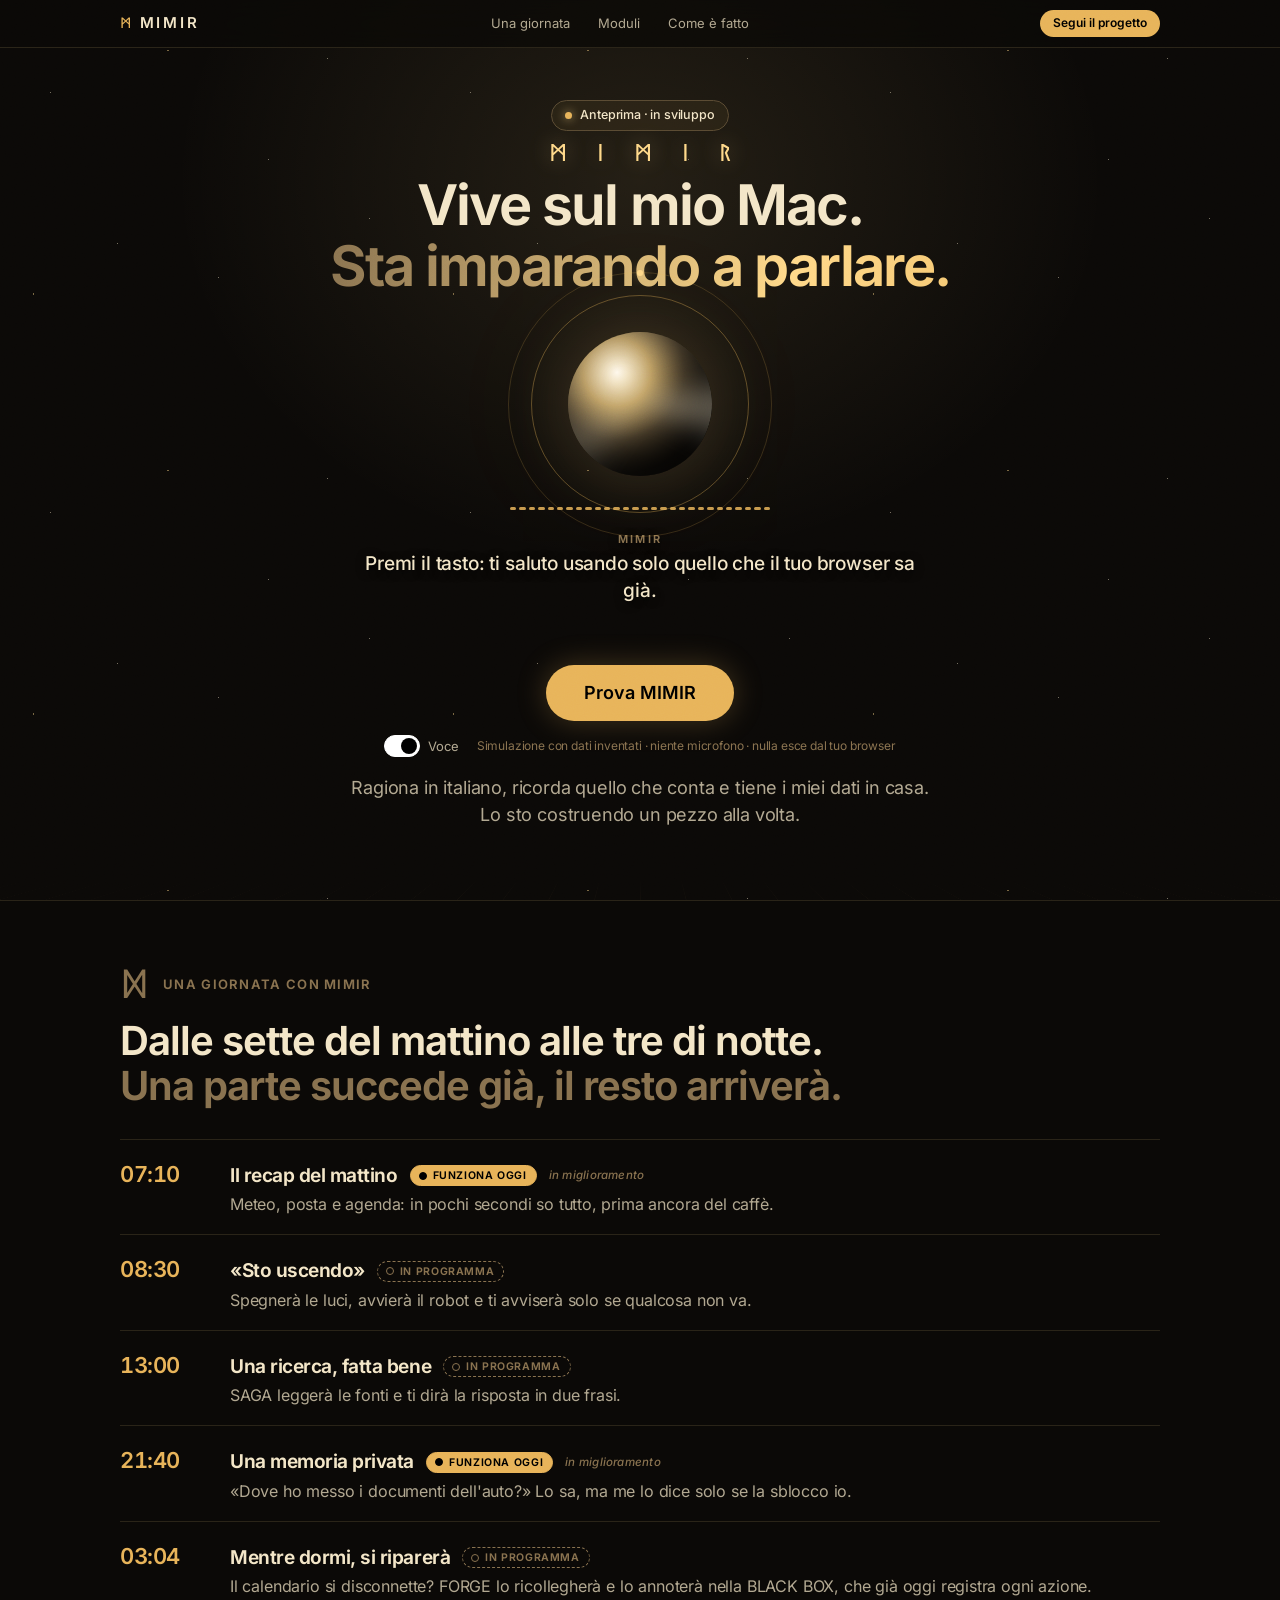
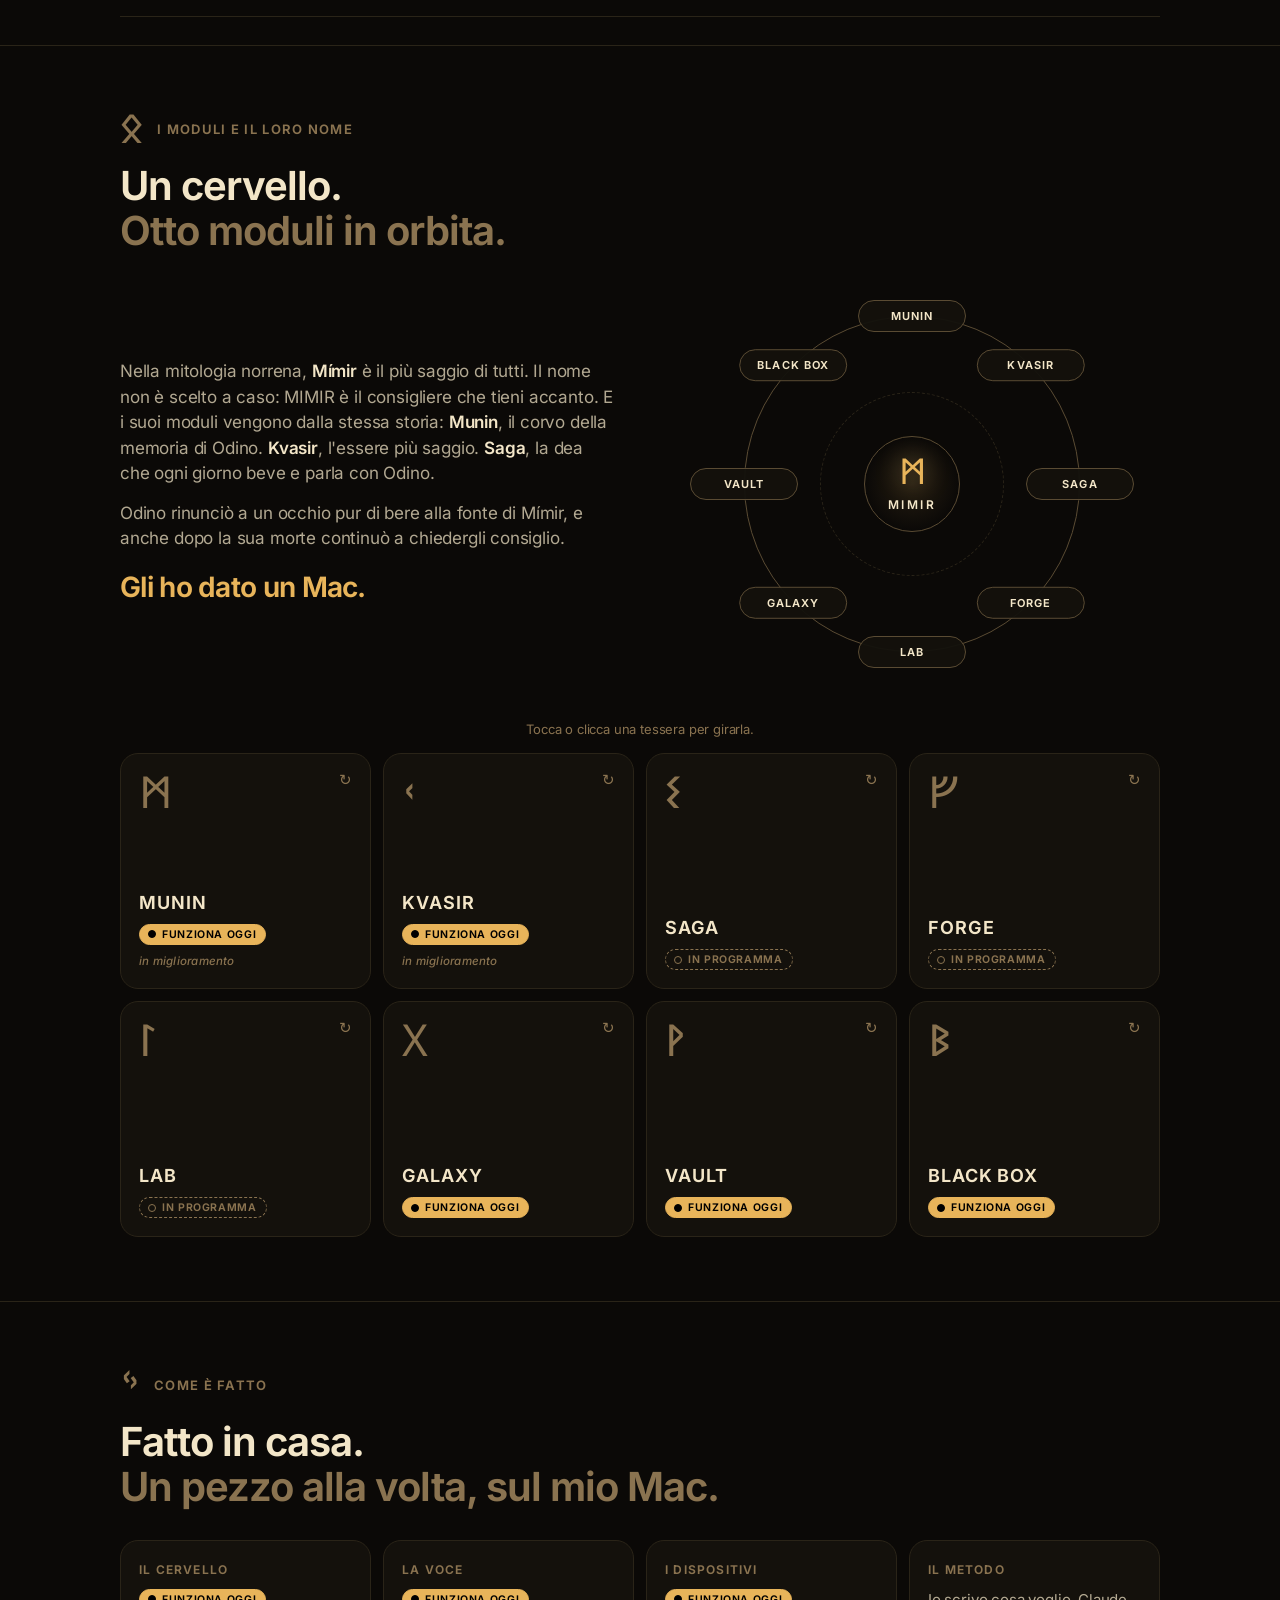
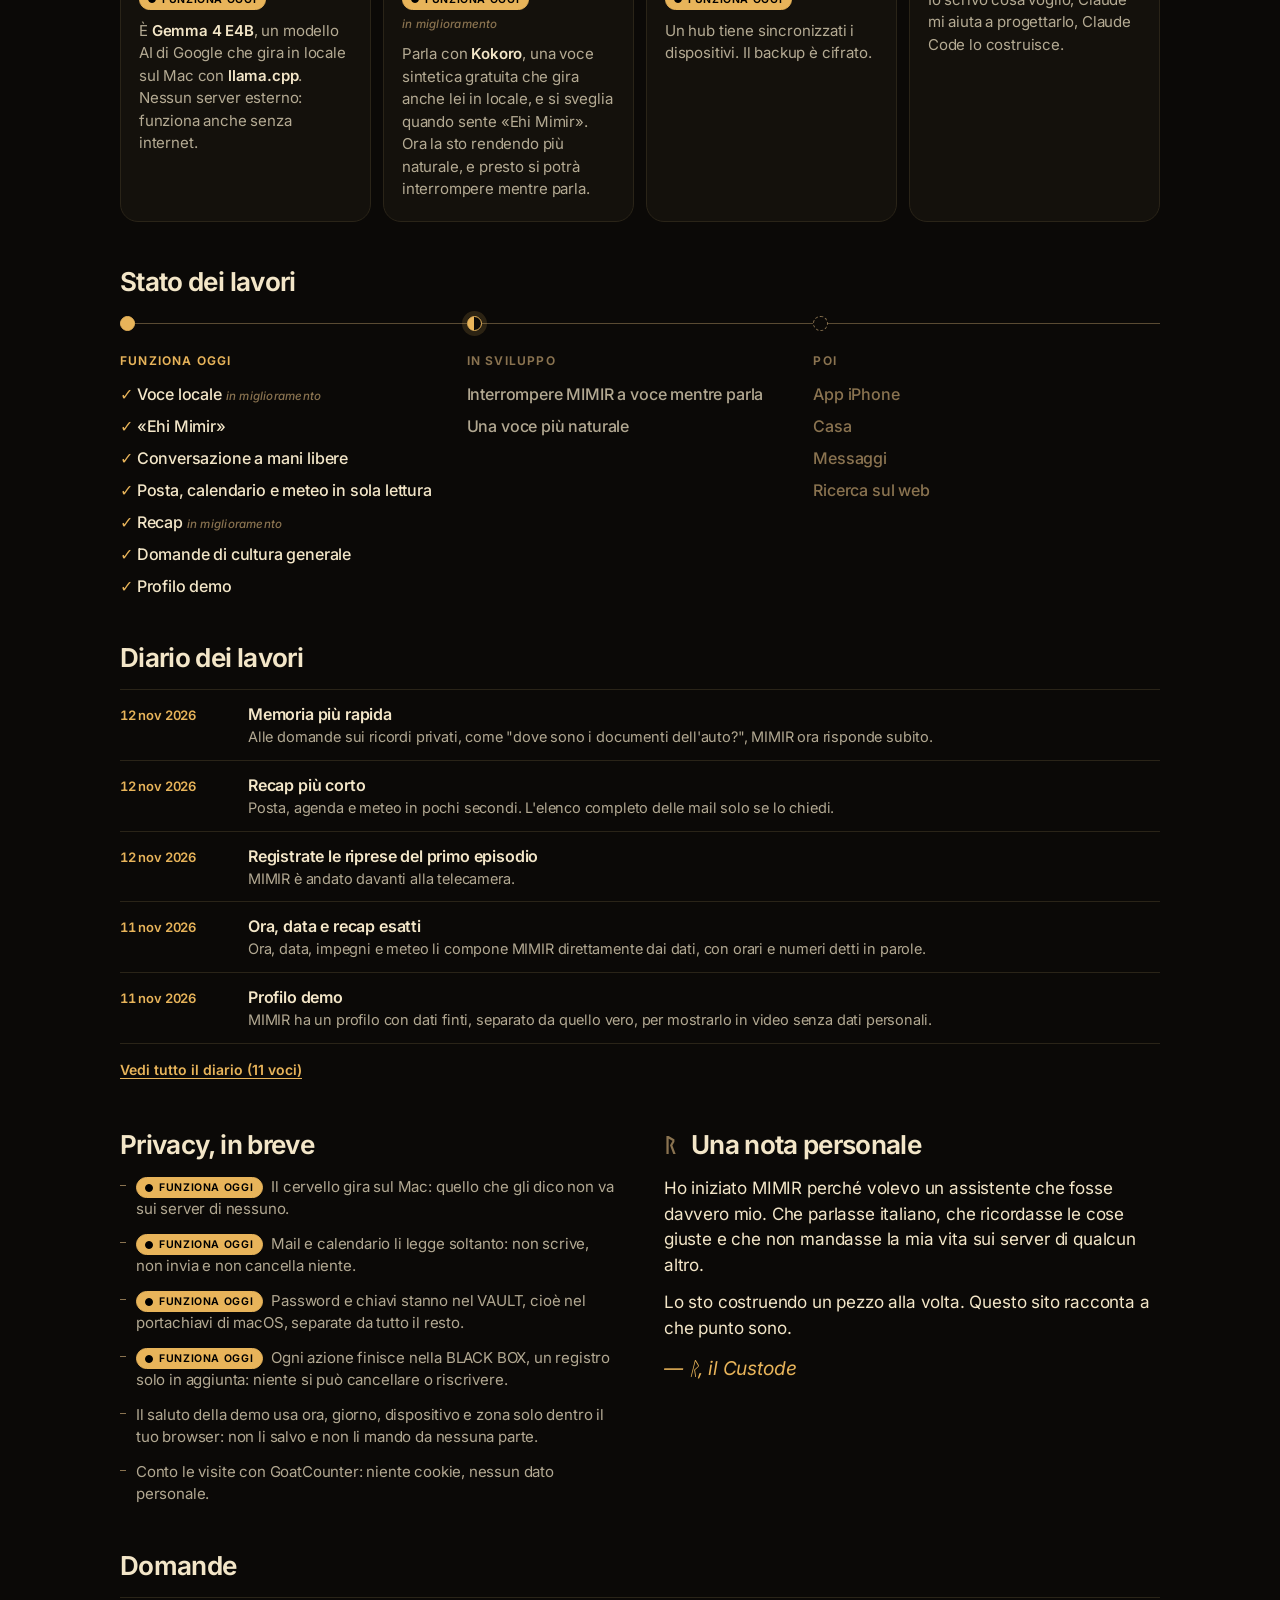
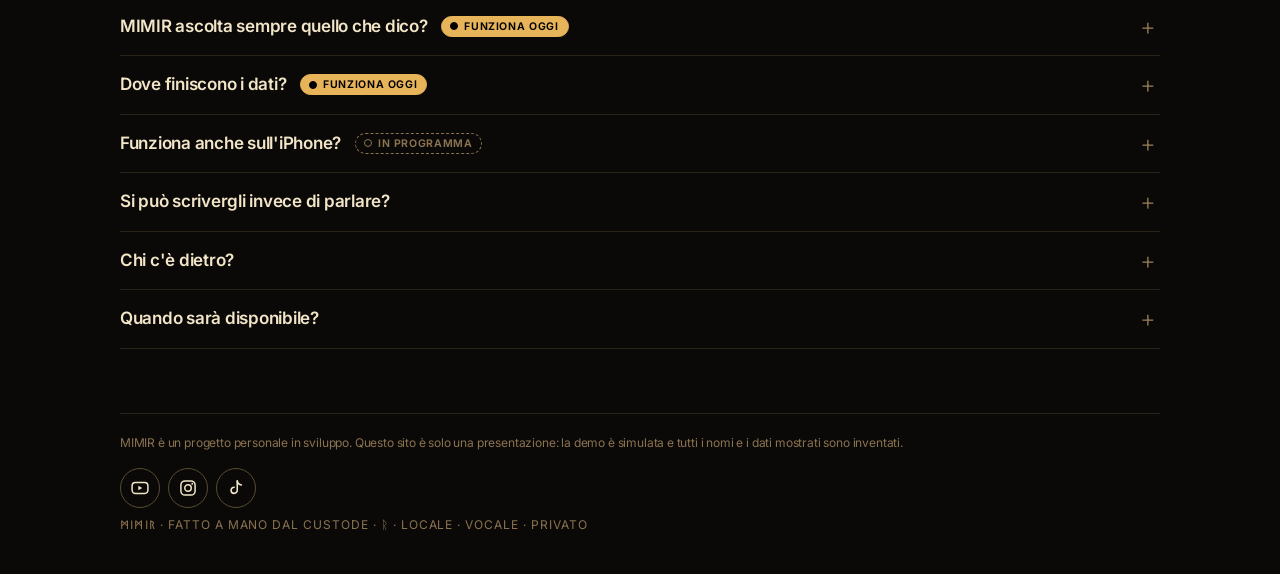
==== commit b6c5fde8: "Una giornata: recap «in pochi secondi» Claude-Session: https://claude.ai/code/session_018a9U2Twjd3NH" ====
--- a/index.html
+++ b/index.html
@@ -137,7 +137,7 @@
         <p class="eyebrow"><span class="ch-rune rune" title="Runa Dagaz" aria-hidden="true">ᛞ</span>Una giornata con MIMIR</p>
         <h2 class="statement">Dalle sette del mattino alle tre di notte.<br><span class="soft">Una parte succede già, il resto arriverà.</span></h2>
         <ol class="day">
-          <li><time>07:10</time><div><h3>Il recap del mattino <span class="tag tag-o">Funziona oggi</span><span class="improving">in miglioramento</span></h3><p>Meteo, posta e agenda: in trenta secondi so tutto, prima ancora del caffè.</p></div></li>
+          <li><time>07:10</time><div><h3>Il recap del mattino <span class="tag tag-o">Funziona oggi</span><span class="improving">in miglioramento</span></h3><p>Meteo, posta e agenda: in pochi secondi so tutto, prima ancora del caffè.</p></div></li>
           <li><time>08:30</time><div><h3>«Sto uscendo» <span class="tag tag-p">In programma</span></h3><p>Spegnerà le luci, avvierà il robot e ti avviserà solo se qualcosa non va.</p></div></li>
           <li><time>13:00</time><div><h3>Una ricerca, fatta bene <span class="tag tag-p">In programma</span></h3><p>SAGA leggerà le fonti e ti dirà la risposta in due frasi.</p></div></li>
           <li><time>21:40</time><div><h3>Una memoria privata <span class="tag tag-o">Funziona oggi</span><span class="improving">in miglioramento</span></h3><p>«Dove ho messo i documenti dell'auto?» Lo sa, ma me lo dice solo se la sblocco io.</p></div></li>
